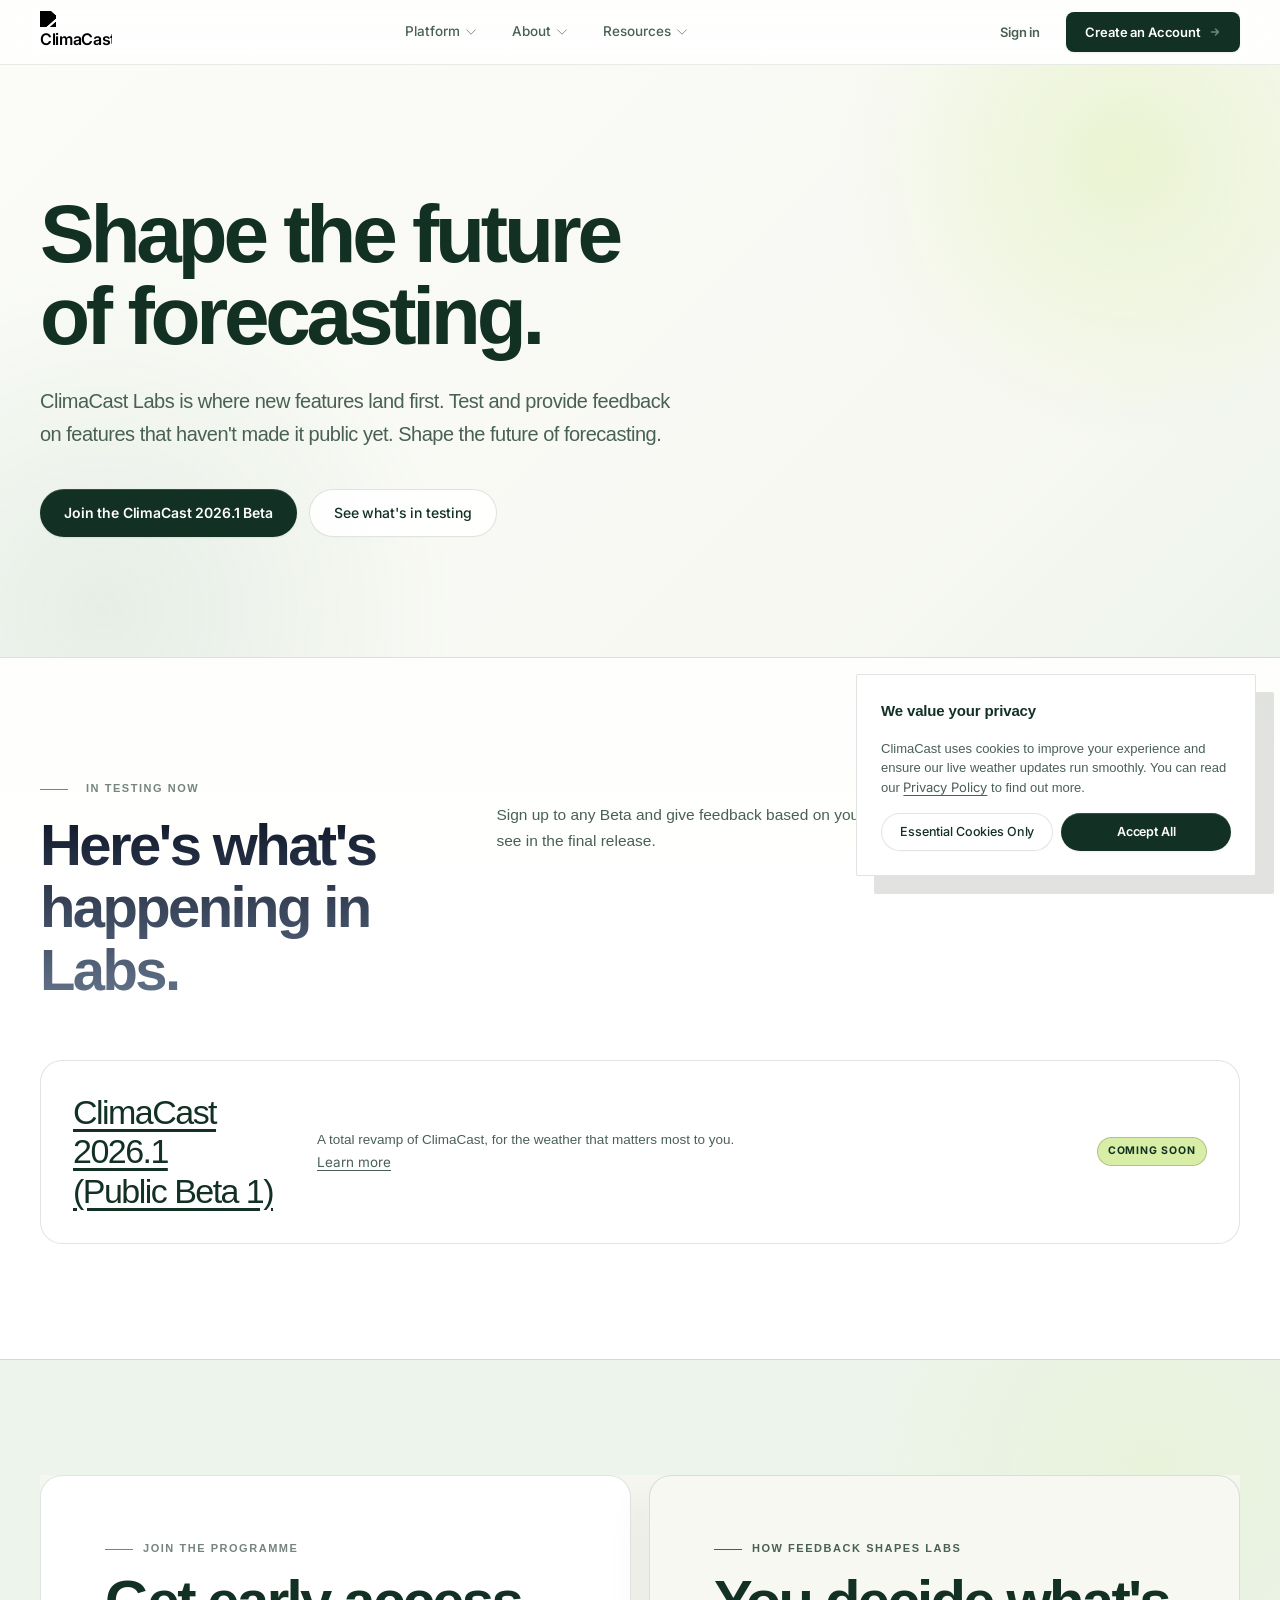
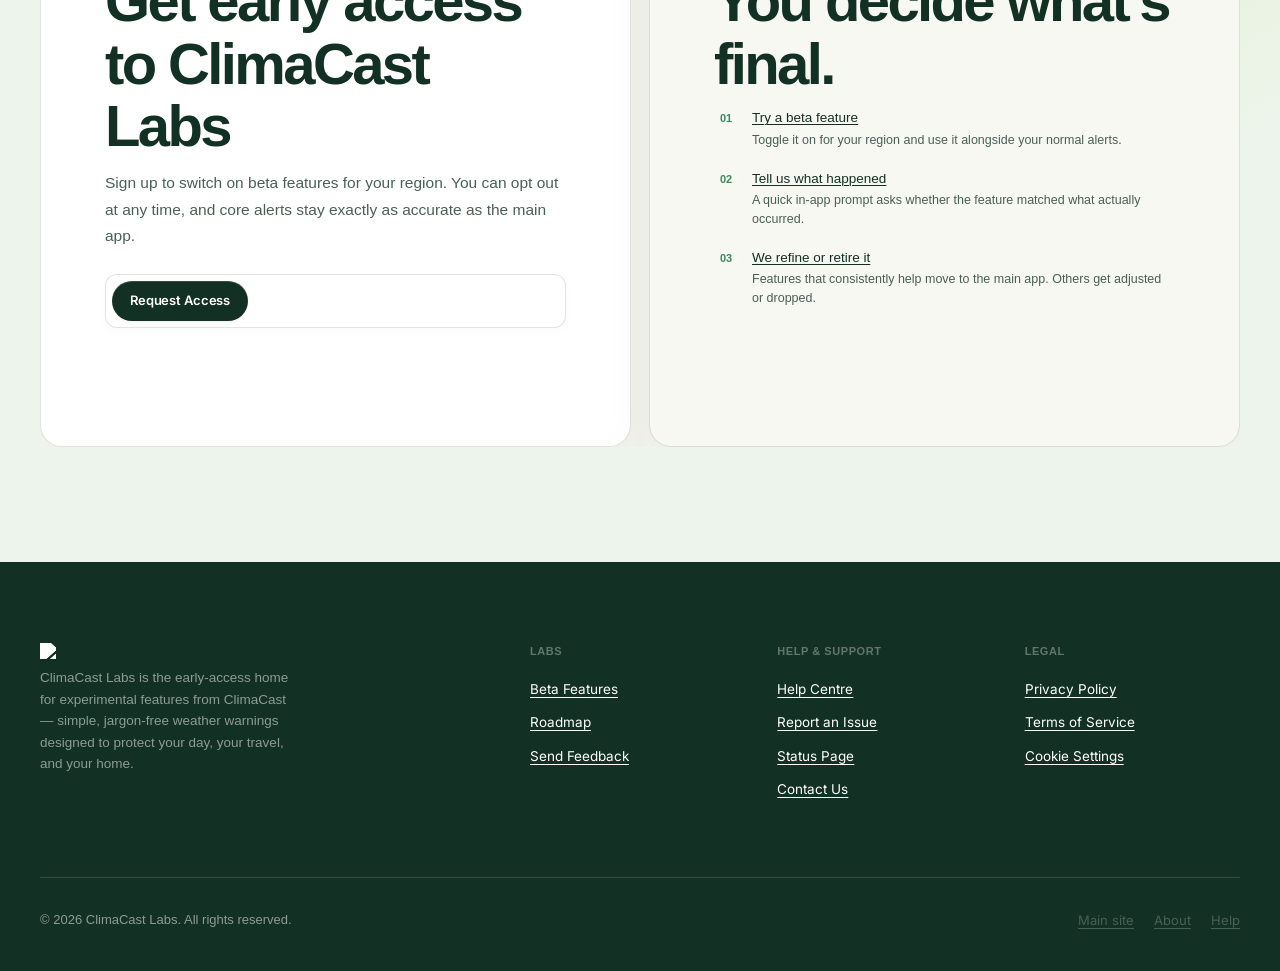
==== labs.climacast.uk/index.html @ 26c212fe "[26100-DEVELOPMENT] several changes; summary in commit details" ====
<!DOCTYPE html>
<html lang="en">

<head>
  <meta charset="UTF-8">
  <meta name="viewport" content="width=device-width, initial-scale=1.0">
  <meta name="description"
    content="ClimaCast Labs — early-access beta features from ClimaCast. Try tomorrow's severe weather intelligence today.">
  <title>ClimaCast Labs — Beta Features</title>
  <link rel="preconnect" href="https://api.climacast.uk" crossorigin>
  <link rel="preconnect" href="https://fonts.googleapis.com">
  <link rel="preconnect" href="https://fonts.gstatic.com" crossorigin>
  <link href="https://fonts.googleapis.com/css2?family=Inter:wght@400;500;600;700;800&display=swap" rel="stylesheet">

  <style>
    @font-face {
      font-family: 'ClimaCast Sans';
      src: url('https://api.climacast.uk/fonts/climacast-sans/ClimaCastSans.woff2') format('woff2');
      font-weight: 300 900;
      font-style: normal;
      font-display: swap;
    }
/* ── SYSTEM RESET & VARIABLES ── */
    *,
    *::before,
    *::after {
      box-sizing: border-box;
      margin: 0;
      padding: 0;
    }

    :root {
      /* Premium Slate-Neutral Light Palette */
      --bg: #ffffff;
      --bg-surface: #f8fafc;
      --bg-card: #ffffff;
      --bg-muted: #f1f5f9;

      --border: rgba(15, 23, 42, 0.06);
      --border-strong: rgba(15, 23, 42, 0.12);
      --border-glow: rgba(15, 23, 42, 0.24);

      --text-primary: #0f172a;
      --text-secondary: #475569;
      --text-muted: #94a3b8;
      --text-dark: #ffffff;

      /* Weather Severity System */
      --amber: #b45309;
      --amber-bg: rgba(245, 158, 11, 0.05);
      --amber-border: rgba(245, 158, 11, 0.25);

      --yellow: #e3c604;
      --yellow-bg: rgba(234, 179, 8, 0.05);
      --yellow-border: rgba(234, 179, 8, 0.25);

      --red: #b91c1c;
      --red-bg: rgba(239, 68, 68, 0.05);
      --red-border: rgba(239, 68, 68, 0.25);

      --green: #15803d;
      --green-bg: rgba(22, 163, 74, 0.08);

      --blue: #1d4ed8;
      --blue-bg: rgba(59, 130, 246, 0.05);
      --blue-border: rgba(59, 130, 246, 0.25);

      /* Labs accent — violet to differentiate beta surfaces */
      --labs: #6d28d9;
      --labs-bg: rgba(109, 40, 217, 0.05);
      --labs-border: rgba(109, 40, 217, 0.22);

      /* Typography */
      --heading: 'ClimaCast Sans', sans-serif;
      --sans: 'ClimaCast Sans', sans-serif;
      --mono: 'ClimaCast Sans', sans-serif;
      --interactive: 'Inter', sans-serif;

      --radius-sm: 8px;
      --radius-md: 12px;
      --radius-lg: 16px;
      --radius-xl: 24px;

      --transition: all 0.3s cubic-bezier(0.16, 1, 0.3, 1);
      --transition-bounce: all 0.5s cubic-bezier(0.34, 1.56, 0.64, 1);
    }

    html {
      scroll-behavior: smooth;
      background-color: var(--bg);
    }

    body {
      font-family: var(--sans);
      background: var(--bg);
      color: var(--text-primary);
      overflow-x: hidden;
      -webkit-font-smoothing: antialiased;
      font-size: 14px;
      line-height: 1.6;
    }

    h1,
    h2,
    h3,
    h4,
    h5,
    h6 {
      font-family: var(--heading) !important;
    }

    a {
      color: inherit;
      text-decoration: none;
    }

    button,
    input {
      font: inherit;
      background: none;
      border: none;
    }

    img {
      display: block;
      max-width: 100%;
    }

    /* ── LAYOUT UTILITIES ── */
    .container {
      width: min(1200px, calc(100% - 48px));
      margin: 0 auto;
    }

    .container-sm {
      width: min(680px, calc(100% - 48px));
      margin: 0 auto;
    }

    .flex-col {
      display: flex;
      flex-direction: column;
    }

    .text-center {
      text-align: center;
    }

    /* ── ACCESSIBILITY ── */
    .skip-link {
      position: absolute;
      left: 24px;
      top: -100px;
      background: var(--text-primary);
      color: var(--text-dark);
      padding: 12px 20px;
      border-radius: var(--radius-sm);
      font-size: 13px;
      font-weight: 600;
      z-index: 9999;
      transition: var(--transition-bounce);
      box-shadow: 0 12px 24px rgba(15, 23, 42, 0.15);
    }

    .skip-link:focus {
      top: 24px;
    }

    /* ── INTERACTIVE PREMIUM BUTTONS ── */
    .btn {
      position: relative;
      display: inline-flex;
      align-items: center;
      justify-content: center;
      gap: 8px;
      height: 40px;
      padding: 0 18px;
      border-radius: var(--radius-sm);
      font-size: 13px;
      font-weight: 500;
      letter-spacing: -0.01em;
      cursor: pointer;
      white-space: nowrap;
      transition: var(--transition);
    }

    .btn-primary {
      background: var(--text-primary);
      color: var(--text-dark);
      font-weight: 600;
      box-shadow: 0 1px 2px rgba(15, 23, 42, 0.08), inset 0 1px 0 rgba(255, 255, 255, 0.15);
    }

    .btn-primary:hover:not(:disabled) {
      transform: scale(1.01);
    }

    .btn-primary:active:not(:disabled) {
      transform: scale(0.99);
      box-shadow: none;
    }

    .btn-outline {
      background: #ffffff;
      border: 1px solid var(--border-strong);
      color: var(--text-primary);
      box-shadow: 0 1px 2px rgba(15, 23, 42, 0.02), inset 0 1px 0 rgba(255, 255, 255, 1);
    }

    .btn-outline:hover:not(:disabled) {
      background: var(--bg-surface);
      border-color: var(--border-glow);
      transform: scale(1.01);
      box-shadow: 0 8px 16px rgba(15, 23, 42, 0.06);
    }

    .btn-outline:active:not(:disabled) {
      transform: scale(0.99);
    }

    .btn-ghost {
      color: var(--text-secondary);
    }

    .btn-ghost:hover:not(:disabled) {
      color: var(--text-primary);
      background: rgba(15, 23, 42, 0.04);
      transform: scale(1.01);
    }

    .btn-ghost:active:not(:disabled) {
      transform: scale(0.99);
    }

    .btn-nav {
      height: 34px;
      padding: 0 12px;
      font-size: 12.5px;
      background: rgba(15, 23, 42, 0.02);
      border: 1px solid var(--border);
      color: var(--text-secondary);
    }

    .btn-nav:hover {
      color: var(--text-primary);
      border-color: var(--border-strong);
      background: rgba(15, 23, 42, 0.05);
    }

    .btn-nav svg {
      color: var(--text-muted);
      transition: var(--transition-bounce);
    }

    .btn-nav:hover svg {
      color: var(--text-primary);
      transform: translateX(4px);
    }

    .btn-lg {
      height: 48px;
      padding: 0 24px;
      font-size: 14px;
      border-radius: var(--radius-md);
    }

    .btn:disabled {
      opacity: 0.4;
      cursor: not-allowed;
    }

    /* ── HEADER & STICKY NAV ── */
    .header {
      position: sticky;
      top: 0;
      z-index: 1000;
      border-bottom: 1px solid var(--border);
      background: rgba(255, 255, 255, 0.75);
      backdrop-filter: blur(16px);
      transition: transform 0.3s ease;
    }

    .nav {
      display: flex;
      align-items: center;
      justify-content: space-between;
      height: 64px;
    }

    .brand {
      display: flex;
      align-items: center;
      gap: 10px;
      font-weight: 600;
      font-size: 16px;
      letter-spacing: -0.02em;
      color: var(--text-primary);
      transition: var(--transition);
    }

    .brand:hover {
      opacity: 0.8;
    }

    .brand-icon {
      width: 28px;
      height: 28px;
      border-radius: 6px;
      border: 1px solid var(--border-strong);
      background: linear-gradient(135deg, #e2e8f0 0%, #ffffff 100%);
      transition: transform 0.4s ease;
    }

    .brand:hover .brand-icon {
      transform: rotate(10deg) scale(1.05);
    }

    .nav-menu {
      display: flex;
      align-items: center;
      gap: 6px;
    }

    .nav-dropdown {
      position: relative;
    }

    .nav-dropdown-trigger {
      padding: 8px 14px;
      font-size: 13.5px;
      font-weight: 500;
      color: var(--text-secondary);
      border-radius: var(--radius-sm);
      cursor: pointer;
      display: flex;
      align-items: center;
      gap: 4px;
      transition: var(--transition);
    }

    .nav-dropdown-trigger:hover {
      color: var(--text-primary);
      background: rgba(15, 23, 42, 0.03);
    }

    .nav-dropdown-trigger span {
      font-size: 10px;
      color: var(--text-muted);
      transition: transform 0.2s ease;
    }

    .nav-dropdown:hover .nav-dropdown-trigger span {
      transform: rotate(180deg);
      color: var(--text-primary);
    }

    .nav-dropdown-menu {
      position: absolute;
      top: 100%;
      left: 50%;
      transform: translateX(-50%) translateY(10px);
      width: max-content;
      min-width: 320px;
      background: #ffffff;
      border: 1px solid var(--border-strong);
      border-radius: var(--radius-lg);
      box-shadow: 0 20px 50px rgba(15, 23, 42, 0.08), 0 4px 12px rgba(15, 23, 42, 0.02);
      padding: 20px;
      opacity: 0;
      visibility: hidden;
      display: grid;
      gap: 16px;
      z-index: 2000;
      transition: opacity 0.25s ease, transform 0.25s ease, visibility 0.25s;
      padding-top: 20px;
      margin-top: -8px;
    }

    .nav-dropdown-menu.mega-menu {
      width: min(920px, 85vw);
      grid-template-columns: repeat(3, 1fr);
      gap: 28px;
      padding: 24px;
    }

    .nav-dropdown-menu.double-menu {
      width: 620px;
      grid-template-columns: repeat(2, 1fr);
      gap: 20px;
    }

    .nav-dropdown:hover .nav-dropdown-menu {
      opacity: 1;
      visibility: visible;
      transform: translateX(-50%) translateY(0);
    }

    .dropdown-col h4 {
      font-family: var(--mono);
      font-size: 11px;
      font-weight: 700;
      text-transform: uppercase;
      letter-spacing: 0.05em;
      color: var(--text-muted);
      margin-bottom: 12px;
      padding-left: 6px;
    }

    .dropdown-item {
      display: flex;
      gap: 12px;
      padding: 10px;
      border-radius: var(--radius-sm);
      transition: var(--transition);
    }

    .dropdown-item:hover {
      background: var(--bg-surface);
    }

    .dropdown-icon {
      width: 32px;
      height: 32px;
      border: 1px solid var(--border);
      border-radius: 6px;
      background: var(--bg-card);
      flex-shrink: 0;
      display: grid;
      place-items: center;
      color: var(--text-secondary);
      transition: var(--transition);
    }

    .dropdown-item:hover .dropdown-icon {
      color: var(--text-primary);
      background: #ffffff;
    }

    .dropdown-item strong {
      display: block;
      font-size: 13px;
      font-weight: 600;
      color: var(--text-primary);
      margin-bottom: 2px;
    }

    .dropdown-item span {
      display: block;
      font-size: 11.5px;
      color: var(--text-secondary);
      line-height: 1.4;
    }

    .nav-actions {
      display: flex;
      align-items: center;
      gap: 8px;
    }

    .menu-toggle {
      display: none;
      align-items: center;
      justify-content: center;
      width: 38px;
      height: 38px;
      border-radius: var(--radius-sm);
      border: 1px solid var(--border);
      color: var(--text-secondary);
    }

    .dropdown-item .dropdown-icon svg {
      width: 18px;
      height: 18px;
      color: var(--text-muted);
      transition: var(--transition);
    }

    .dropdown-item:hover .dropdown-icon svg {
      color: var(--text-primary);
    }

    .dropdown-chevron {
      width: 14px;
      height: 14px;
      color: var(--text-muted);
      transition: transform 0.2s ease;
      flex-shrink: 0;
    }

    .nav-dropdown:hover .dropdown-chevron {
      transform: rotate(180deg);
      color: var(--text-primary);
    }

    /* ── LABS BADGE ── */
    .labs-pill {
      display: inline-flex;
      align-items: center;
      gap: 6px;
      padding: 2px 8px;
      border-radius: 6px;
      border: 1px solid var(--labs-border);
      background: var(--labs-bg);
      color: var(--labs);
      font-family: var(--mono);
      font-size: 10.5px;
      font-weight: 700;
      letter-spacing: 0.05em;
      text-transform: uppercase;
    }

    /* ── HERO & BACKDROP ENGINE ── */
    .hero {
      position: relative;
      padding: 100px 0 60px;
      overflow: hidden;
    }

    .hero-grid-bg {
      position: absolute;
      inset: 0;
      pointer-events: none;
      z-index: 0;
      background-image:
        linear-gradient(rgba(15, 23, 42, 0.02) 1px, transparent 1px),
        linear-gradient(90deg, rgba(15, 23, 42, 0.02) 1px, transparent 1px);
      background-size: 56px 56px;
      background-position: center top;
      mask-image: radial-gradient(ellipse 60% 50% at 50% 0%, #000 30%, transparent 100%);
      animation: bgPan 40s linear infinite;
    }

    @keyframes bgPan {
      0% {
        transform: translateY(0);
      }

      100% {
        transform: translateY(56px);
      }
    }

    .hero-glow-bg {
      position: absolute;
      top: -150px;
      left: 50%;
      transform: translateX(-50%);
      width: 600px;
      height: 350px;
      pointer-events: none;
      z-index: 0;
      background: radial-gradient(circle, rgba(109, 40, 217, 0.04) 0%, transparent 70%);
      filter: blur(50px);
    }

    .hero-inner {
      position: relative;
      z-index: 1;
      max-width: 760px;
      margin: 0 auto;
      text-align: center;
    }

    .badge-wrapper {
      display: inline-flex;
      padding: 1px;
      border-radius: 999px;
      background: linear-gradient(180deg, var(--border-strong) 0%, transparent 100%);
      margin-bottom: 28px;
    }

    .hero-badge {
      display: flex;
      align-items: center;
      gap: 8px;
      padding: 6px 14px 6px 10px;
      border-radius: 999px;
      background: var(--bg-card);
      font-size: 12px;
      font-weight: 500;
      color: var(--text-secondary);
      border: 1px solid var(--border);
      box-shadow: 0 1px 2px rgba(15, 23, 42, 0.02);
    }

    .hero-badge .pulse-dot {
      width: 6px;
      height: 6px;
      border-radius: 50%;
      background: var(--labs);
      box-shadow: 0 0 12px var(--labs);
      animation: pulse 2s infinite;
    }

    @keyframes pulse {
      0% {
        transform: scale(0.95);
      }

      70% {
        transform: scale(1);
      }

      100% {
        transform: scale(0.95);
      }
    }

    .hero-title {
      font-size: clamp(36px, 6vw, 64px);
      font-weight: 700;
      line-height: 1.08;
      letter-spacing: -0.04em;
      margin-bottom: 20px;
      background: linear-gradient(180deg, #0f172a 0%, #64748b 100%);
      -webkit-background-clip: text;
      -webkit-text-fill-color: transparent;
    }

    .hero-desc {
      max-width: 540px;
      margin: 0 auto 36px;
      font-size: 16px;
      line-height: 1.6;
      color: var(--text-secondary);
    }

    .hero-actions {
      display: flex;
      justify-content: center;
      gap: 12px;
      flex-wrap: wrap;
      margin-bottom: 24px;
    }

    .hero-note {
      font-family: var(--mono);
      font-size: 11.5px;
      color: var(--text-muted);
    }

    /* ── SECTION FOUNDATION ── */
    .section {
      padding: clamp(64px, 10vw, 120px) 0;
    }

    .section-marker {
      display: inline-flex;
      align-items: center;
      gap: 8px;
      font-family: var(--mono);
      font-size: 11px;
      font-weight: 600;
      text-transform: uppercase;
      letter-spacing: 0.08em;
      color: var(--text-secondary);
      margin-bottom: 16px;
    }

    .section-marker::before {
      content: '';
      width: 12px;
      height: 1px;
      background: var(--text-secondary);
      transition: width 0.3s ease;
    }

    .section:hover .section-marker::before {
      width: 24px;
      background: var(--text-primary);
    }

    .section-headline {
      font-size: clamp(28px, 4vw, 42px);
      font-weight: 700;
      letter-spacing: -0.03em;
      line-height: 1.15;
      background: linear-gradient(180deg, #0f172a 0%, #64748b 100%);
      -webkit-background-clip: text;
      -webkit-text-fill-color: transparent;
    }

    .section-headline span.dim {
      color: var(--text-muted);
      -webkit-text-fill-color: initial;
      background: none;
    }

    .section-intro-grid {
      display: grid;
      grid-template-columns: 1.2fr 1fr;
      gap: 48px;
      align-items: end;
      margin-bottom: 48px;
    }

    .section-paragraph {
      font-size: 15px;
      line-height: 1.7;
      color: var(--text-secondary);
    }

    /* ── BETA FEATURE LIST (rows, not bento) ── */
    .lab-feature-list {
      display: flex;
      flex-direction: column;
      gap: 16px;
    }

    .lab-feature-row {
      display: grid;
      grid-template-columns: 220px 1fr 160px;
      gap: 24px;
      align-items: center;
      padding: 28px;
      border: 1px solid var(--border);
      border-radius: var(--radius-lg);
      background: var(--bg-surface);
      transition: var(--transition);
    }

    .lab-feature-row:hover {
      border-color: var(--border-glow);
      background: var(--bg-card);
      transform: translateX(4px);
      box-shadow: 0 16px 40px rgba(15, 23, 42, 0.05);
    }

    .lab-feature-name {
      display: flex;
      flex-direction: column;
      gap: 8px;
    }

    .lab-feature-name strong {
      font-size: 16px;
      font-weight: 600;
      letter-spacing: -0.01em;
      color: var(--text-primary);
    }

    .lab-feature-body {
      font-size: 13.5px;
      color: var(--text-secondary);
      line-height: 1.65;
    }

    .lab-status {
      display: flex;
      justify-content: flex-end;
    }

    .status-chip {
      font-family: var(--mono);
      font-size: 10.5px;
      font-weight: 700;
      text-transform: uppercase;
      letter-spacing: 0.06em;
      padding: 5px 10px;
      border-radius: 6px;
      white-space: nowrap;
    }

    .status-chip.live {
      background: var(--green-bg);
      color: var(--green);
      border: 1px solid rgba(21, 128, 61, 0.18);
    }

    .status-chip.testing {
      background: var(--amber-bg);
      color: var(--amber);
      border: 1px solid var(--amber-border);
    }

    .status-chip.soon {
      background: var(--bg-muted);
      color: var(--text-secondary);
      border: 1px solid var(--border-strong);
    }

    /* ── ROADMAP TIMELINE ── */
    .roadmap-track {
      display: flex;
      flex-direction: column;
      gap: 0;
      border-left: 1px solid var(--border-strong);
      margin-left: 12px;
    }

    .roadmap-item {
      position: relative;
      padding: 0 0 40px 32px;
    }

    .roadmap-item:last-child {
      padding-bottom: 0;
    }

    .roadmap-item::before {
      content: '';
      position: absolute;
      left: -5px;
      top: 4px;
      width: 9px;
      height: 9px;
      border-radius: 50%;
      background: var(--bg);
      border: 2px solid var(--text-primary);
    }

    .roadmap-item.is-current::before {
      background: var(--labs);
      border-color: var(--labs);
      box-shadow: 0 0 0 4px var(--labs-bg);
    }

    .roadmap-phase {
      font-family: var(--mono);
      font-size: 11px;
      font-weight: 600;
      text-transform: uppercase;
      letter-spacing: 0.06em;
      color: var(--text-secondary);
      margin-bottom: 6px;
    }

    .roadmap-title {
      font-size: 16px;
      font-weight: 600;
      color: var(--text-primary);
      margin-bottom: 6px;
    }

    .roadmap-body {
      font-size: 13.5px;
      color: var(--text-secondary);
      line-height: 1.65;
      max-width: 560px;
    }

    /* ── FEEDBACK / SIGNUP PANEL ── */
    .feedback-panel {
      display: grid;
      grid-template-columns: 1fr 1fr;
      gap: 0;
      border: 1px solid var(--border);
      border-radius: var(--radius-xl);
      overflow: hidden;
      background: var(--bg-surface);
    }

    .feedback-side {
      padding: 56px;
    }

    .feedback-side.dark {
      background: var(--text-primary);
      color: var(--text-dark);
    }

    .feedback-side.dark .feedback-eyebrow {
      color: rgba(255, 255, 255, 0.6);
    }

    .feedback-side.dark p {
      color: rgba(255, 255, 255, 0.7);
    }

    .feedback-eyebrow {
      font-family: var(--mono);
      font-size: 11px;
      font-weight: 700;
      text-transform: uppercase;
      letter-spacing: 0.06em;
      color: var(--text-secondary);
      margin-bottom: 12px;
    }

    .feedback-side h3 {
      font-size: 24px;
      font-weight: 700;
      letter-spacing: -0.02em;
      margin-bottom: 12px;
    }

    .feedback-side p {
      font-size: 14px;
      color: var(--text-secondary);
      line-height: 1.6;
      margin-bottom: 24px;
    }

    .embedded-form-block {
      display: flex;
      background: #ffffff;
      border: 1px solid var(--border-strong);
      padding: 6px;
      border-radius: var(--radius-md);
      box-shadow: 0 4px 12px rgba(15, 23, 42, 0.02);
      transition: border-color 0.3s, box-shadow 0.3s;
    }

    .embedded-form-block:focus-within {
      border-color: var(--text-primary);
      box-shadow: 0 12px 24px rgba(15, 23, 42, 0.05);
    }

    .form-input-element {
      flex: 1;
      padding: 0 16px;
      font-size: 14px;
      color: var(--text-primary);
      outline: none;
    }

    .form-input-element::placeholder {
      color: var(--text-muted);
    }

    .form-response-label {
      font-family: var(--mono);
      font-size: 12px;
      color: var(--green);
      min-height: 20px;
      font-weight: 500;
      margin-top: 10px;
      opacity: 0;
      transition: var(--transition);
      transform: translateY(5px);
    }

    .form-response-label.is-visible {
      opacity: 1;
      transform: translateY(0);
    }

    .feedback-list {
      display: flex;
      flex-direction: column;
      gap: 18px;
    }

    .feedback-list-item {
      display: flex;
      gap: 14px;
    }

    .feedback-list-item .node-index {
      width: 24px;
      height: 24px;
      border-radius: 50%;
      border: 1px solid rgba(255, 255, 255, 0.2);
      display: grid;
      place-items: center;
      font-family: var(--mono);
      font-size: 11px;
      font-weight: 600;
      flex-shrink: 0;
    }

    .feedback-list-item div strong {
      display: block;
      font-size: 13.5px;
      font-weight: 600;
      margin-bottom: 2px;
    }

    .feedback-list-item div span {
      display: block;
      font-size: 12.5px;
      color: rgba(255, 255, 255, 0.6);
      line-height: 1.5;
    }

    /* ── SYSTEM FOOTER ── */
    .footer-system {
      border-top: 1px solid var(--border);
      padding: 80px 0 40px;
      background: #ffffff;
    }

    .footer-main-grid {
      display: grid;
      grid-template-columns: 1.2fr 2fr;
      gap: 64px;
      margin-bottom: 64px;
    }

    .footer-brand-summary {
      font-size: 13.5px;
      color: var(--text-secondary);
      line-height: 1.6;
      max-width: 260px;
      margin-top: 8px;
    }

    .footer-nav-columns {
      display: grid;
      grid-template-columns: repeat(3, 1fr);
      gap: 32px;
    }

    .footer-column-group h4 {
      font-family: var(--mono);
      font-size: 11px;
      font-weight: 700;
      text-transform: uppercase;
      letter-spacing: 0.05em;
      color: var(--text-secondary);
      margin-bottom: 18px;
    }

    .footer-column-group a {
      display: block;
      font-size: 13.5px;
      color: var(--text-secondary);
      margin-bottom: 12px;
      transition: var(--transition);
    }

    .footer-column-group a:hover {
      color: var(--text-primary);
      transform: translateX(2px);
    }

    .footer-base-meta {
      display: flex;
      justify-content: space-between;
      align-items: center;
      border-top: 1px solid var(--border);
      padding-top: 32px;
      font-size: 13px;
      color: var(--text-secondary);
    }

    .footer-social-links {
      display: flex;
      gap: 20px;
    }

    .footer-social-links a:hover {
      color: var(--text-primary);
      text-decoration: underline;
    }

    /* ── COOKIE ARCHITECTURE OVERLAY ── */
    .cookie-overlay-panel {
      position: fixed;
      bottom: 24px;
      right: 24px;
      width: min(400px, calc(100% - 48px));
      background: #ffffff;
      border: 1px solid var(--border-strong);
      box-shadow: 0 20px 40px rgba(15, 23, 42, 0.1);
      border-radius: var(--radius-lg);
      padding: 24px;
      z-index: 9999;
      display: flex;
      flex-direction: column;
      gap: 16px;
      transition: transform 0.4s cubic-bezier(0.16, 1, 0.3, 1), opacity 0.4s ease;
    }

    .cookie-overlay-panel.is-hiding {
      transform: translateY(20px);
      opacity: 0;
      pointer-events: none;
    }

    .cookie-head-title {
      font-size: 15px;
      font-weight: 600;
      color: var(--text-primary);
      letter-spacing: -0.01em;
    }

    .cookie-summary-text {
      font-size: 13px;
      color: var(--text-secondary);
      line-height: 1.5;
    }

    .cookie-summary-text a {
      color: var(--text-primary);
      text-decoration: underline;
    }

    .cookie-button-group {
      display: flex;
      gap: 8px;
    }

    .cookie-button-group .btn {
      flex: 1;
      height: 38px;
      font-size: 12.5px;
    }

    /* ── ANIMATION REVEAL ENGINE ── */
    .scroll-reveal {
      opacity: 0;
      transform: translateY(30px) scale(0.98);
      transition: opacity 0.8s cubic-bezier(0.16, 1, 0.3, 1), transform 0.8s cubic-bezier(0.16, 1, 0.3, 1);
    }

    .scroll-reveal.is-triggered {
      opacity: 1;
      transform: translateY(0) scale(1);
    }

    .delay-1 {
      transition-delay: 150ms;
    }

    .delay-2 {
      transition-delay: 300ms;
    }

    /* ── RESPONSIVE ADAPTABILITY MATRIX ── */
    @media (max-width: 1024px) {
      .section-intro-grid {
        grid-template-columns: 1fr;
        gap: 24px;
      }

      .footer-main-grid {
        grid-template-columns: 1fr;
        gap: 48px;
      }

      .feedback-panel {
        grid-template-columns: 1fr;
      }

      .lab-feature-row {
        grid-template-columns: 1fr;
        gap: 12px;
      }

      .lab-status {
        justify-content: flex-start;
      }
    }

    @media (max-width: 768px) {
      .nav-menu {
        display: none;
        flex-direction: column;
        position: absolute;
        top: 64px;
        left: 0;
        right: 0;
        background: var(--bg-card);
        border-bottom: 1px solid var(--border);
        padding: 16px;
        gap: 8px;
      }

      .nav-menu.is-active {
        display: flex;
        animation: slideDown 0.3s ease forwards;
      }

      @keyframes slideDown {
        from {
          opacity: 0;
          transform: translateY(-10px);
        }

        to {
          opacity: 1;
          transform: translateY(0);
        }
      }

      .nav-dropdown-menu,
      .nav-dropdown-menu.mega-menu,
      .nav-dropdown-menu.double-menu {
        position: static;
        transform: none !important;
        width: 100% !important;
        box-shadow: none;
        border: none;
        padding: 8px 12px;
        display: none;
        grid-template-columns: 1fr !important;
        opacity: 1;
        visibility: visible;
      }

      .nav-dropdown:hover .nav-dropdown-menu {
        display: grid;
      }

      .nav-actions .btn-ghost {
        display: none;
      }

      .menu-toggle {
        display: inline-flex;
      }
    }
    a[href],
    button,
    input,
    select,
    textarea,
    summary,
    label,
    .btn,
    .btn-copy,
    .btn-nav,
    .btn-ghost,
    .btn-outline,
    .btn-primary,
    .nav,
    .nav a,
    .nav button,
    .nav-dropdown-trigger,
    .nav-dropdown-menu,
    .dropdown-item,
    .dropdown-col h4,
    .menu-toggle,
    .status-chip,
    .labs-pill,
    .version-tag,
    .severity-tag,
    .warning-chip,
    .meta-badge,
    .pill-item,
    .hero-badge,
    .footer a,
    .footer-system a,
    .footer-links a,
    .footer-social-links a,
    .toc-link,
    .faq-toc a,
    .system-tab,
    .step-dot,
    .code-tile,
    .form-input-element,
    .cookie-button-group,
    [onclick],
    [tabindex],
    [role='button'],
    [role='tab'],
    [role='menuitem'] {
      font-family: var(--interactive);
    }
  </style>
  <link rel="stylesheet" href="editorial-theme.css?v=calm-simple-2026-06-23">
  <style id="climacast-text-effects-standard">
    /* Text effects: underline only. No colour or weight shifts for emphasis states. */
    :where(.dim, .section-headline .dim, .section-heading em, .about-title .outline, .page-title .dim, .hero-title .dim, mark, em),
    main :where(strong, b) {
      color: inherit !important;
      background: none !important;
      font-weight: inherit !important;
      font-style: inherit !important;
      -webkit-text-fill-color: currentColor !important;
      -webkit-text-stroke: 0 !important;
      text-decoration-line: underline !important;
      text-decoration-color: currentColor !important;
      text-decoration-thickness: 0.08em !important;
      text-underline-offset: 0.14em !important;
    }

    :where(a[href]:not(.btn):not(.brand):not(.dropdown-item):not(.metric-tile):not(.system-tab), .prose a, .lab-feature-body a, .footer-system a, .footer a, .footer-links a, .footer-social-links a, .stage-footer a, .toc-link, .faq-toc a, .breadcrumb a, a.text-link) {
      color: inherit !important;
      font-weight: inherit !important;
      text-decoration-line: underline !important;
      text-decoration-color: currentColor !important;
      text-decoration-thickness: 1px !important;
      text-underline-offset: 0.22em !important;
    }

    :where(a[href]:not(.btn):not(.brand):not(.dropdown-item):not(.metric-tile):not(.system-tab), .prose a, .lab-feature-body a, .footer-system a, .footer a, .footer-links a, .footer-social-links a, .stage-footer a, .toc-link, .faq-toc a, .breadcrumb a, a.text-link):hover,
    :where(a[href]:not(.btn):not(.brand):not(.dropdown-item):not(.metric-tile):not(.system-tab), .prose a, .lab-feature-body a, .footer-system a, .footer a, .footer-links a, .footer-social-links a, .stage-footer a, .toc-link, .faq-toc a, .breadcrumb a, a.text-link):focus-visible {
      color: inherit !important;
      font-weight: inherit !important;
      text-decoration-color: currentColor !important;
    }

    :where(.dropdown-item:hover strong, .nav-dropdown-trigger:hover, .footer-column-group a:hover, .footer-social-links a:hover) {
      color: inherit !important;
      font-weight: inherit !important;
    }
  </style>

  <style id="climacast-shared-about-header">
    .header {
      position: sticky;
      top: 0;
      z-index: 1000;
      border-bottom: 1px solid var(--border);
      background: rgba(255, 255, 255, 0.75);
      backdrop-filter: blur(16px);
      transition: transform 0.3s ease;
    }

    .header .container {
      width: min(1200px, calc(100% - 48px));
      margin: 0 auto;
    }

    .header .nav {
      display: flex;
      align-items: center;
      justify-content: space-between;
      height: 64px;
      width: 100%;
    }

    .header .brand {
      display: flex;
      align-items: center;
      gap: 10px;
      font-weight: 600;
      font-size: 16px;
      color: var(--text-primary);
      text-decoration: none;
      transition: var(--transition);
    }

    .header .brand:hover {
      opacity: 0.8;
    }

    .header .brand img {
      width: 72px;
      display: block;
    }

    .header button {
      font: inherit;
      background: none;
      border: 0;
    }

    .header .nav-menu {
      display: flex;
      align-items: center;
      gap: 6px;
    }

    .header .nav-dropdown {
      position: relative;
    }

    .header .nav-dropdown-trigger {
      padding: 8px 14px;
      font-size: 13.5px;
      font-weight: 500;
      color: var(--text-secondary);
      border-radius: var(--radius-sm);
      cursor: pointer;
      display: flex;
      align-items: center;
      gap: 4px;
      transition: var(--transition);
    }

    .header .nav-dropdown-trigger:hover,
    .header .nav-dropdown.is-open .nav-dropdown-trigger {
      color: var(--text-primary);
      background: rgba(15, 23, 42, 0.03);
    }

    .header .nav-dropdown-menu {
      position: absolute;
      top: 100%;
      left: 50%;
      transform: translateX(-50%) translateY(10px);
      width: max-content;
      min-width: 320px;
      background: #ffffff;
      border: 1px solid var(--border-strong);
      border-radius: var(--radius-lg);
      box-shadow: 0 20px 50px rgba(15, 23, 42, 0.08), 0 4px 12px rgba(15, 23, 42, 0.02);
      padding: 20px;
      opacity: 0;
      visibility: hidden;
      display: grid;
      gap: 16px;
      z-index: 2000;
      transition: opacity 0.25s ease, transform 0.25s ease, visibility 0.25s;
      padding-top: 20px;
      margin-top: -8px;
    }

    .header .nav-dropdown-menu.double-menu {
      width: 620px;
      grid-template-columns: repeat(2, 1fr);
      gap: 20px;
    }

    .header .nav-dropdown:hover .nav-dropdown-menu,
    .header .nav-dropdown.is-open .nav-dropdown-menu {
      opacity: 1;
      visibility: visible;
      transform: translateX(-50%) translateY(0);
    }

    .header .dropdown-col h4 {
      font-family: var(--heading);
      font-size: 11px;
      font-weight: 700;
      text-transform: uppercase;
      letter-spacing: 0.05em;
      color: var(--text-muted);
      margin-bottom: 12px;
      padding-left: 6px;
    }

    .header .dropdown-item {
      display: flex;
      gap: 12px;
      padding: 10px;
      border-radius: var(--radius-sm);
      text-decoration: none;
      transition: var(--transition);
    }

    .header .dropdown-item:hover {
      background: var(--bg-surface);
    }

    .header .dropdown-icon {
      width: 32px;
      height: 32px;
      border: 1px solid var(--border);
      border-radius: 6px;
      background: var(--bg-card);
      flex-shrink: 0;
      display: grid;
      place-items: center;
      color: var(--text-secondary);
      transition: var(--transition);
    }

    .header .dropdown-item:hover .dropdown-icon {
      color: var(--text-primary);
      background: #ffffff;
    }

    .header .dropdown-item strong {
      display: block;
      font-size: 13px;
      font-weight: 600;
      color: var(--text-primary);
      margin-bottom: 2px;
    }

    .header .dropdown-item span {
      display: block;
      font-size: 11.5px;
      color: var(--text-secondary);
      line-height: 1.4;
    }

    .header .dropdown-item .dropdown-icon svg {
      width: 18px;
      height: 18px;
      color: var(--text-muted);
      transition: var(--transition);
    }

    .header .dropdown-chevron {
      width: 14px;
      height: 14px;
      color: var(--text-muted);
      transition: transform 0.2s ease;
      flex-shrink: 0;
    }

    .header .nav-dropdown:hover .dropdown-chevron,
    .header .nav-dropdown.is-open .dropdown-chevron {
      transform: rotate(180deg);
      color: var(--text-primary);
    }

    .header .nav-actions {
      display: flex;
      align-items: center;
      gap: 8px;
    }

    .header .btn {
      display: inline-flex;
      align-items: center;
      justify-content: center;
      gap: 8px;
      height: 40px;
      padding: 0 18px;
      border-radius: var(--radius-sm);
      font-size: 13px;
      font-weight: 600;
      text-decoration: none;
      transition: var(--transition);
      white-space: nowrap;
    }

    .header .btn-ghost {
      color: var(--text-secondary);
    }

    .header .btn-ghost:hover {
      color: var(--text-primary);
      background: rgba(15, 23, 42, 0.04);
    }

    .header .btn-nav {
      background: var(--text-primary);
      color: var(--bg-card);
      box-shadow: 0 1px 2px rgba(15, 23, 42, 0.08);
    }

    .header .btn-nav:hover {
      background: var(--text-secondary);
      transform: translateY(-1px);
    }

    .header .btn-nav svg {
      color: var(--text-muted);
      transition: var(--transition-bounce);
    }

    .header .btn-nav:hover svg {
      color: var(--bg-card);
      transform: translateX(4px);
    }

    .header .menu-toggle {
      display: none;
      align-items: center;
      justify-content: center;
      width: 38px;
      height: 38px;
      border-radius: var(--radius-sm);
      border: 1px solid var(--border);
      color: var(--text-secondary);
      cursor: pointer;
    }

    @media (max-width: 768px) {
      .header .container {
        width: min(100% - 32px, 1200px);
      }

      .header .nav-menu {
        display: none;
        flex-direction: column;
        align-items: stretch;
        position: absolute;
        top: 64px;
        left: 0;
        right: 0;
        background: var(--bg-card);
        border-bottom: 1px solid var(--border);
        padding: 16px;
        gap: 8px;
      }

      .header .nav-menu.is-active {
        display: flex;
      }

      .header .nav-dropdown,
      .header .nav-dropdown-trigger {
        width: 100%;
      }

      .header .nav-dropdown-trigger {
        justify-content: space-between;
      }

      .header .nav-dropdown-menu,
      .header .nav-dropdown-menu.double-menu {
        position: static;
        transform: none !important;
        width: 100% !important;
        min-width: 0;
        box-shadow: none;
        border: none;
        padding: 8px 12px;
        display: none;
        grid-template-columns: 1fr !important;
        opacity: 1;
        visibility: visible;
      }

      .header .nav-dropdown:hover .nav-dropdown-menu,
      .header .nav-dropdown.is-open .nav-dropdown-menu {
        display: grid;
      }

      .header .nav-actions .btn-ghost {
        display: none;
      }

      .header .nav-actions .btn-nav {
        height: 38px;
        padding: 0 12px;
        font-size: 12px;
      }

      .header .menu-toggle {
        display: inline-flex;
      }
    }
  </style>
</head>

<body>
  <a class="skip-link" href="#main-content">Skip to platform content</a>

  <header class="header">
    <div class="container">
      <nav class="nav" id="global-navigation" aria-label="Global platform navigation">
        <a class="brand" href="https://climacast.uk" aria-label="ClimaCast Homepage">
          <img style="width: 72px;" src="https://climacast.uk/assets/icon.png" alt="ClimaCast">
        </a>

        <div class="nav-menu" id="nav-menu-links">
          <div class="nav-dropdown">
            <button type="button" class="nav-dropdown-trigger" aria-expanded="false">
              Platform
              <svg xmlns="http://www.w3.org/2000/svg" fill="none" viewBox="0 0 24 24" stroke-width="1.5"
                stroke="currentColor" class="dropdown-chevron" aria-hidden="true">
                <path stroke-linecap="round" stroke-linejoin="round" d="m19.5 8.25-7.5 7.5-7.5-7.5" />
              </svg>
            </button>
            <div class="nav-dropdown-menu double-menu">
              <div class="dropdown-col">
                <h4>Product</h4>
                <a href="https://about.climacast.uk/products/model-combinations/" class="dropdown-item">
                  <div class="dropdown-icon">
                    <svg xmlns="http://www.w3.org/2000/svg" fill="none" viewBox="0 0 24 24" stroke-width="1.5"
                      stroke="currentColor">
                      <path stroke-linecap="round" stroke-linejoin="round"
                        d="M6.75 3v2.25m10.5-2.25v2.25M3 18.75V7.5A2.25 2.25 0 0 1 5.25 5.25h13.5A2.25 2.25 0 0 1 21 7.5v11.25M3 18.75A2.25 2.25 0 0 0 5.25 21h13.5A2.25 2.25 0 0 0 21 18.75M3 18.75v-7.5A2.25 2.25 0 0 1 5.25 9h13.5A2.25 2.25 0 0 1 21 11.25v7.5" />
                    </svg>
                  </div>
                  <div><strong>Model Combinations</strong><span>See where leading forecasts agree and uncertainty remains.</span></div>
                </a>
                <a href="https://about.climacast.uk/#method" class="dropdown-item">
                  <div class="dropdown-icon">
                    <svg xmlns="http://www.w3.org/2000/svg" fill="none" viewBox="0 0 24 24" stroke-width="1.5"
                      stroke="currentColor">
                      <path stroke-linecap="round" stroke-linejoin="round"
                        d="M3.75 13.5 10.5 6.75l4.5 4.5 5.25-5.25M3.75 19.5h16.5" />
                    </svg>
                  </div>
                  <div><strong>How it works</strong><span>The method behind each useful update.</span></div>
                </a>
              </div>
              <div class="dropdown-col">
                <h4>Explore</h4>
                <a href="https://about.climacast.uk/#principles" class="dropdown-item">
                  <div class="dropdown-icon">
                    <svg xmlns="http://www.w3.org/2000/svg" fill="none" viewBox="0 0 24 24" stroke-width="1.5"
                      stroke="currentColor">
                      <path stroke-linecap="round" stroke-linejoin="round"
                        d="M9 12.75 11.25 15 15 9.75m-3-7.036A11.959 11.959 0 0 1 3.598 6 11.99 11.99 0 0 0 3 9.749c0 5.592 3.824 10.29 9 11.623 5.176-1.332 9-6.03 9-11.622 0-1.31-.21-2.571-.598-3.751h-.152c-3.196 0-6.1-1.248-8.25-3.286Z" />
                    </svg>
                  </div>
                  <div><strong>Product principles</strong><span>The rules ClimaCast is designed around.</span></div>
                </a>
              </div>
            </div>
          </div>

          <div class="nav-dropdown">
            <button type="button" class="nav-dropdown-trigger" aria-expanded="false">
              About
              <svg xmlns="http://www.w3.org/2000/svg" fill="none" viewBox="0 0 24 24" stroke-width="1.5"
                stroke="currentColor" class="dropdown-chevron" aria-hidden="true">
                <path stroke-linecap="round" stroke-linejoin="round" d="m19.5 8.25-7.5 7.5-7.5-7.5" />
              </svg>
            </button>
            <div class="nav-dropdown-menu">
              <div class="dropdown-col">
                <h4>ClimaCast</h4>
                <a href="https://about.climacast.uk/#about" class="dropdown-item">
                  <div class="dropdown-icon">
                    <svg xmlns="http://www.w3.org/2000/svg" fill="none" viewBox="0 0 24 24" stroke-width="1.5"
                      stroke="currentColor">
                      <path stroke-linecap="round" stroke-linejoin="round"
                        d="M11.25 11.25 11.25 16.5m0-8.25h.008v.008H11.25V8.25Zm9.75 3.75a9 9 0 1 1-18 0 9 9 0 0 1 18 0Z" />
                    </svg>
                  </div>
                  <div><strong>Purpose</strong><span>Why clearer severe-weather information matters.</span></div>
                </a>
                <a href="https://about.climacast.uk/#facts" class="dropdown-item">
                  <div class="dropdown-icon">
                    <svg xmlns="http://www.w3.org/2000/svg" fill="none" viewBox="0 0 24 24" stroke-width="1.5"
                      stroke="currentColor">
                      <path stroke-linecap="round" stroke-linejoin="round"
                        d="M3.75 3v11.25A2.25 2.25 0 0 0 6 16.5h2.25M3.75 3h-1.5m1.5 0h16.5m0 0h1.5m-1.5 0v11.25A2.25 2.25 0 0 1 18 16.5h-2.25m-7.5 0h7.5m-7.5 0-1 3m8.5-3 1 3m0 0 .5 1.5m-.5-1.5h-10m0 0L6.25 21" />
                    </svg>
                  </div>
                  <div><strong>At a glance</strong><span>The product commitments in numbers.</span></div>
                </a>
              </div>
            </div>
          </div>

          <div class="nav-dropdown">
            <button type="button" class="nav-dropdown-trigger" aria-expanded="false">
              Resources
              <svg xmlns="http://www.w3.org/2000/svg" fill="none" viewBox="0 0 24 24" stroke-width="1.5"
                stroke="currentColor" class="dropdown-chevron" aria-hidden="true">
                <path stroke-linecap="round" stroke-linejoin="round" d="m19.5 8.25-7.5 7.5-7.5-7.5" />
              </svg>
            </button>
            <div class="nav-dropdown-menu">
              <div class="dropdown-col">
                <h4>Support</h4>
                <a href="https://help.climacast.uk" class="dropdown-item">
                  <div class="dropdown-icon">
                    <svg xmlns="http://www.w3.org/2000/svg" fill="none" viewBox="0 0 24 24" stroke-width="1.5"
                      stroke="currentColor">
                      <path stroke-linecap="round" stroke-linejoin="round"
                        d="M12 6.042A8.967 8.967 0 0 0 6 3.75c-1.052 0-2.062.18-3 .512v14.25A8.987 8.987 0 0 1 6 18c2.305 0 4.408.867 6 2.292m0-14.25a8.966 8.966 0 0 1 6-2.292c1.052 0 2.062.18 3 .512v14.25A8.987 8.987 0 0 0 18 18a8.967 8.967 0 0 0-6 2.292m0-14.25v14.25" />
                    </svg>
                  </div>
                  <div><strong>Help Centre</strong><span>Guides, account help and safety information.</span></div>
                </a>
              </div>
            </div>
          </div>
        </div>

        <div class="nav-actions">
          <a href="https://climacast.uk" class="btn btn-ghost">Sign in</a>
          <a href="https://climacast.uk" class="btn btn-nav">
            Create an Account
            <svg width="12" height="12" viewBox="0 0 12 12" fill="none" xmlns="http://www.w3.org/2000/svg"
              aria-hidden="true">
              <path d="M2.5 6H9.5M9.5 6L6.5 3M9.5 6L6.5 9" stroke="currentColor" stroke-width="1.5"
                stroke-linecap="round" stroke-linejoin="round" />
            </svg>
          </a>
          <button class="menu-toggle" id="mobile-menu-trigger" aria-label="Toggle structural menu"
            aria-expanded="false">☰</button>
        </div>
      </nav>
    </div>
  </header>

  <main id="main-content">
    <section class="hero">
      <div class="hero-grid-bg"></div>
      <div class="hero-glow-bg"></div>
      <div class="container">
        <div class="hero-inner">
          <h1 class="hero-title">Shape the future of forecasting.</h1>
          <p class="hero-desc">ClimaCast Labs is where new features land first. Test and provide feedback on features that haven't made it public yet. Shape the future of forecasting.</p>
          <div class="hero-actions">
            <a href="#feedback" class="btn btn-primary btn-lg">Join the ClimaCast 2026.1 Beta</a>
            <a href="#beta-features" class="btn btn-outline btn-lg">See what's in testing</a>
          </div>
        </div>
      </div>
    </section>

    <section class="section" id="beta-features">
      <div class="container">
        <div class="section-intro-grid scroll-reveal">
          <div>
            <div class="section-marker">In Testing Now</div>
            <h2 class="section-headline">Here's what's happening in Labs.</h2>
          </div>
          <p class="section-paragraph">Sign up to any Beta and give feedback based on your experience and what you want to see in the final release.</p>
        </div>

        <div class="lab-feature-list scroll-reveal delay-1">
          <div class="lab-feature-row">
            <div class="lab-feature-name"><strong>ClimaCast 2026.1 <br>(Public Beta 1)</strong></div>
            <p class="lab-feature-body">A total revamp of ClimaCast, for the weather that matters most to you.<br> <a href="climacast-2026-1/">Learn more</a></p>
            <div class="lab-status"><span class="status-chip soon">Coming Soon</span></div>
          </div>
        </div>
      </div>
    </section>

    <section class="section" id="feedback">
      <div class="container">
        <div class="feedback-panel scroll-reveal">
          <div class="feedback-side">
            <div class="feedback-eyebrow">Join the Programme</div>
            <h3>Get early access to ClimaCast Labs</h3>
            <p>Sign up to switch on beta features for your region. You can opt out at any time, and core alerts stay exactly as accurate as the main app.</p>
            <form id="waitlist-form">
              <div class="embedded-form-block">
                <button type="submit" class="btn btn-primary">Request Access</button>
              </div>
            </form>
            <p class="form-response-label" id="waitlist-response-message" role="status" aria-live="polite"></p>
          </div>
          <div class="feedback-side dark">
            <div class="feedback-eyebrow">How feedback shapes Labs</div>
            <h3>You decide what's final.</h3>
            <div class="feedback-list">
              <div class="feedback-list-item">
                <div class="node-index">01</div>
                <div><strong>Try a beta feature</strong><span>Toggle it on for your region and use it alongside your normal alerts.</span></div>
              </div>
              <div class="feedback-list-item">
                <div class="node-index">02</div>
                <div><strong>Tell us what happened</strong><span>A quick in-app prompt asks whether the feature matched what actually occurred.</span></div>
              </div>
              <div class="feedback-list-item">
                <div class="node-index">03</div>
                <div><strong>We refine or retire it</strong><span>Features that consistently help move to the main app. Others get adjusted or dropped.</span></div>
              </div>
            </div>
          </div>
        </div>
      </div>
    </section>
  </main>

  <footer class="footer-system">
    <div class="container">
      <div class="footer-main-grid">
        <div>
          <img style="width: 128px;" src="https://climacast.uk/assets/icon.png">
          <p class="footer-brand-summary">ClimaCast Labs is the early-access home for experimental features from ClimaCast — simple, jargon-free weather warnings designed to protect your day, your travel, and your home.</p>
        </div>
        <div class="footer-nav-columns">
          <div class="footer-column-group">
            <h4>Labs</h4>
            <a href="#beta-features">Beta Features</a>
            <a href="coming-soon/index.html">Roadmap</a>
            <a href="#feedback">Send Feedback</a>
          </div>
          <div class="footer-column-group">
            <h4>Help & Support</h4>
            <a href="https://help.climacast.uk">Help Centre</a>
            <a href="https://help.climacast.uk">Report an Issue</a>
            <a href="https://status.climacast.uk">Status Page</a>
            <a href="https://help.climacast.uk">Contact Us</a>
          </div>
          <div class="footer-column-group">
            <h4>Legal</h4>
            <a href="https://climacast.uk/legal/privacy">Privacy Policy</a>
            <a href="https://climacast.uk/legal/terms">Terms of Service</a>
            <a href="#cookie-consent-module" id="cookie-preferences-trigger">Cookie Settings</a>
          </div>
        </div>
      </div>
      <div class="footer-base-meta">
        <p class="footer-copyright">© <span id="runtime-year"></span> ClimaCast Labs. All rights reserved.
        </p>
        <div class="footer-social-links">
          <a href="https://climacast.uk" rel="noopener">Main site</a>
          <a href="https://about.climacast.uk" rel="noopener">About</a>
          <a href="https://help.climacast.uk" rel="noopener">Help</a>
        </div>
      </div>
    </div>
  </footer>

  <div id="cookie-consent-module" class="cookie-overlay-panel" role="dialog" aria-modal="true"
    aria-labelledby="cookie-head" aria-describedby="cookie-desc" hidden>
    <div>
      <h3 id="cookie-head" class="cookie-head-title">We value your privacy</h3>
    </div>
    <div>
      <p id="cookie-desc" class="cookie-summary-text">ClimaCast uses cookies to improve your experience and ensure our live weather updates run smoothly. You can read our <a href="https://climacast.uk/legal/privacy">Privacy Policy</a> to find out more.</p>
    </div>
    <div class="cookie-button-group">
      <button class="btn btn-outline" id="cookie-reject-node">Essential Cookies Only</button>
      <button class="btn btn-primary" id="cookie-approve-node">Accept All</button>
    </div>
  </div>

  <script>
    document.addEventListener('DOMContentLoaded', () => {
      const yearField = document.getElementById('runtime-year');
      if (yearField) yearField.textContent = new Date().getFullYear();

      const mobileTrigger = document.getElementById('mobile-menu-trigger');
      const targetMenuLinks = document.getElementById('nav-menu-links');

      if (mobileTrigger && targetMenuLinks) {
        mobileTrigger.addEventListener('click', () => {
          const checkState = targetMenuLinks.classList.toggle('is-active');
          mobileTrigger.setAttribute('aria-expanded', checkState);
          mobileTrigger.textContent = checkState ? '✕' : '☰';
        });
      }

      const activeReveals = document.querySelectorAll('.scroll-reveal');
      const structuralObserver = new IntersectionObserver((entries) => {
        entries.forEach(entry => {
          if (entry.isIntersecting) {
            entry.target.classList.add('is-triggered');
            structuralObserver.unobserve(entry.target);
          }
        });
      }, { threshold: 0.05, rootMargin: '0px 0px -40px 0px' });

      activeReveals.forEach(el => structuralObserver.observe(el));

      const waitlistFormElement = document.getElementById('waitlist-form');
      const responseLabelMessage = document.getElementById('waitlist-response-message');

      if (waitlistFormElement && responseLabelMessage) {
        waitlistFormElement.addEventListener('submit', (event) => {
          event.preventDefault();
          const emailInputElement = document.getElementById('waitlist-email');

          if (!emailInputElement || !emailInputElement.value || !emailInputElement.checkValidity()) {
            responseLabelMessage.style.color = 'var(--red)';
            responseLabelMessage.textContent = 'Please enter a valid email address.';
            responseLabelMessage.classList.add('is-visible');
            return;
          }

          responseLabelMessage.style.color = 'var(--green)';
          responseLabelMessage.textContent = "You're on the list. We'll be in touch with access details.";
          responseLabelMessage.classList.add('is-visible');
          waitlistFormElement.querySelector('button').disabled = true;
          waitlistFormElement.querySelector('input').disabled = true;
        });
      }

      const STORAGE_TOKEN = 'climacast_privacy_matrix';

      const inspectCookieState = (key) => {
        const rawMatch = document.cookie.split('; ').find(row => row.startsWith(key + '='));
        return rawMatch ? rawMatch.split('=')[1] : null;
      };

      const commitCookieState = (key, value) => {
        const contextDomain = location.hostname.split('.');
        const apexDomain = contextDomain.length >= 2 ? '.' + contextDomain.slice(-2).join('.') : '';
        document.cookie = `${key}=${value}; max-age=${31536000}; path=/;${apexDomain ? ' domain=' + apexDomain + ';' : ''} SameSite=Lax`;
      };

      const scrubActiveCookie = (name) => {
        const primaryDomain = location.hostname.split('.');
        const primaryApex = primaryDomain.length >= 2 ? '.' + primaryDomain.slice(-2).join('.') : '';
        document.cookie = `${name}=; max-age=-1; path=/;`;
        if (primaryApex) document.cookie = `${name}=; max-age=-1; path=/; domain=${primaryApex};`;
      };

      const distributeConsentState = (state) => {
        if (state === 'authorized') {
          document.dispatchEvent(new CustomEvent('analytics:active'));
        } else {
          ['_ga', '_gid', '_gat', '_fbp'].forEach(scrubActiveCookie);
          document.dispatchEvent(new CustomEvent('analytics:suppressed'));
        }
      };

      const modularCookieContainer = document.getElementById('cookie-consent-module');
      const closeConsentInterface = () => {
        modularCookieContainer.classList.add('is-hiding');
        setTimeout(() => { modularCookieContainer.hidden = true; }, 300);
      };
      const clearConsentInterface = () => {
        modularCookieContainer.classList.remove('is-hiding');
        modularCookieContainer.hidden = false;
      };

      if (inspectCookieState(STORAGE_TOKEN)) {
        distributeConsentState(inspectCookieState(STORAGE_TOKEN));
      } else if (modularCookieContainer) {
        clearConsentInterface();
      }

      document.getElementById('cookie-approve-node')?.addEventListener('click', () => {
        commitCookieState(STORAGE_TOKEN, 'authorized'); distributeConsentState('authorized'); closeConsentInterface();
      });

      document.getElementById('cookie-reject-node')?.addEventListener('click', () => {
        commitCookieState(STORAGE_TOKEN, 'suppressed'); distributeConsentState('suppressed'); closeConsentInterface();
      });

      document.getElementById('cookie-preferences-trigger')?.addEventListener('click', (event) => {
        event.preventDefault(); clearConsentInterface();
      });
    });
  </script>

  <script id="climacast-shared-about-header-script">
    (() => {
      const setupSharedHeader = () => {
        const menu = document.getElementById('nav-menu-links');
        const currentToggle = document.getElementById('mobile-menu-trigger');
        let toggle = currentToggle;

        if (currentToggle) {
          toggle = currentToggle.cloneNode(true);
          currentToggle.replaceWith(toggle);
        }

        const dropdowns = Array.from(document.querySelectorAll('.header .nav-dropdown'));
        const triggers = dropdowns.map((dropdown) => {
          const trigger = dropdown.querySelector('.nav-dropdown-trigger');
          if (!trigger) return null;
          const cleanTrigger = trigger.cloneNode(true);
          trigger.replaceWith(cleanTrigger);
          return cleanTrigger;
        }).filter(Boolean);

        const closeDropdowns = (exception = null) => {
          dropdowns.forEach((dropdown) => {
            if (dropdown === exception) return;
            dropdown.classList.remove('is-open');
            dropdown.querySelector('.nav-dropdown-trigger')?.setAttribute('aria-expanded', 'false');
          });
        };

        if (toggle && menu) {
          toggle.addEventListener('click', () => {
            const isOpen = menu.classList.toggle('is-active');
            toggle.setAttribute('aria-expanded', String(isOpen));
            toggle.textContent = isOpen ? '\u00d7' : '\u2630';
            if (!isOpen) closeDropdowns();
          });
        }

        triggers.forEach((trigger) => {
          const dropdown = trigger.closest('.nav-dropdown');
          if (!dropdown) return;
          trigger.addEventListener('click', (event) => {
            event.preventDefault();
            const willOpen = !dropdown.classList.contains('is-open');
            closeDropdowns(dropdown);
            dropdown.classList.toggle('is-open', willOpen);
            trigger.setAttribute('aria-expanded', String(willOpen));
          });
        });

        document.addEventListener('click', (event) => {
          if (!event.target.closest('.header .nav-dropdown') && !event.target.closest('#mobile-menu-trigger')) {
            closeDropdowns();
          }
        });

        document.addEventListener('keydown', (event) => {
          if (event.key === 'Escape') closeDropdowns();
        });
      };

      if (document.readyState === 'loading') {
        document.addEventListener('DOMContentLoaded', setupSharedHeader);
      } else {
        setupSharedHeader();
      }
    })();
  </script>
</body>

</html>
---- labs.climacast.uk/editorial-theme.css ----
:root {
  --about-ink: #10271c;
  --about-cloud: #e7f0ea;
  --about-paper: #f4f7f2;
  --about-signal: #a9dc76;
  --about-green: #2f8f5b;
  --about-line: rgba(16, 39, 28, 0.16);
  --bg: #ffffff;
  --bg-surface: var(--about-paper);
  --bg-card: #ffffff;
  --bg-muted: var(--about-cloud);
  --text-primary: var(--about-ink);
  --text-secondary: #44594c;
  --text-muted: #6f8076;
  --border: rgba(21, 25, 15, 0.09);
  --border-strong: var(--about-line);
  --border-glow: rgba(47, 143, 91, 0.28);
}

::selection {
  color: var(--about-ink);
  background: var(--about-signal);
}

html,
body {
  background: #fff;
}

a:focus-visible,
button:focus-visible,
input:focus-visible,
label:focus-within {
  outline: 3px solid var(--about-green);
  outline-offset: 3px;
}

.header {
  border-bottom-color: var(--about-line);
  background: rgba(255, 255, 255, 0.9);
  backdrop-filter: blur(18px);
}

.header .brand img {
  filter: brightness(0);
}

.nav-dropdown-menu {
  border-radius: 2px;
  border-color: var(--about-line);
  box-shadow: 18px 18px 0 rgba(21, 25, 15, 0.06);
}

.dropdown-item,
.dropdown-icon,
.labs-pill {
  border-radius: 2px;
}

.labs-pill {
  color: var(--about-ink);
  background: var(--about-signal);
  border-color: rgba(21, 25, 15, 0.18);
}

.btn {
  border-radius: 8px;
}

.btn-primary {
  color: #fff;
  background: var(--about-ink);
}

.hero {
  position: relative;
  min-height: min(760px, calc(100vh - 65px));
  display: flex;
  align-items: center;
  padding: 102px 0 88px;
  overflow: hidden;
  border-bottom: 1px solid var(--about-line);
  background: var(--about-paper);
}

.hero::after {
  content: "EXPERIMENT / OBSERVE / REFINE";
  position: absolute;
  inset: 0 0 0 auto;
  width: max(29vw, 360px);
  padding: 110px clamp(30px, 5vw, 70px);
  color: rgba(255, 255, 255, 0.5);
  font: 700 10px/1.6 var(--mono);
  letter-spacing: 0.14em;
  background:
    linear-gradient(rgba(255, 255, 255, 0.05) 1px, transparent 1px),
    linear-gradient(90deg, rgba(255, 255, 255, 0.05) 1px, transparent 1px),
    var(--about-ink);
  background-size: 48px 48px;
}



.hero-glow-bg {
  left: 32%;
  background: radial-gradient(circle, rgba(47, 143, 91, 0.1), transparent 68%);
}

.hero .container {
  position: relative;
  z-index: 2;
}

.hero-inner {
  max-width: 760px;
  margin: 0;
  text-align: left;
}

.badge-wrapper {
  margin-bottom: 24px;
}

.hero-title {
  max-width: 740px;
  margin-bottom: 28px;
  font-size: clamp(58px, 7vw, 98px);
  line-height: 0.94;
  letter-spacing: -0.065em;
  color: var(--about-ink);
  background: none;
  -webkit-text-fill-color: currentColor;
}

.hero-desc {
  max-width: 600px;
  margin: 0 0 38px;
  font-family: var(--heading);
  font-size: clamp(18px, 2vw, 24px);
  line-height: 1.48;
  letter-spacing: -0.025em;
}

.hero-actions {
  justify-content: flex-start;
}

.section {
  padding: clamp(96px, 11vw, 150px) 0;
}

.section-intro-grid {
  grid-template-columns: 0.7fr 1.3fr;
  align-items: start;
  gap: clamp(42px, 7vw, 100px);
  margin-bottom: clamp(52px, 7vw, 92px);
}

.section-marker,
.feedback-eyebrow {
  color: var(--text-muted);
  letter-spacing: 0.14em;
}

.section-marker {
  padding: 0;
  border: 0;
  background: none;
}

.section-marker::before,
.feedback-eyebrow::before {
  content: "";
  display: inline-block;
  width: 28px;
  height: 1px;
  margin-right: 10px;
  vertical-align: middle;
  background: currentColor;
}

.section-headline {
  font-size: clamp(42px, 5.4vw, 72px);
  line-height: 1;
  letter-spacing: -0.055em;
}

.section-paragraph {
  max-width: 620px;
  padding-top: 28px;
  font-size: 16px;
  line-height: 1.75;
}

.lab-feature-list {
  border-top: 1px solid var(--about-line);
  border-left: 1px solid var(--about-line);
}

.lab-feature-row {
  min-height: 235px;
  border: 0;
  border-right: 1px solid var(--about-line);
  border-bottom: 1px solid var(--about-line);
  border-radius: 0;
  background: var(--about-paper);
  box-shadow: none;
}

.lab-feature-row:hover {
  transform: none;
  background: #fff;
  box-shadow: none;
}

.lab-feature-name strong {
  font-size: clamp(24px, 3vw, 38px);
  line-height: 1.05;
  letter-spacing: -0.045em;
}

.status-chip {
  border-radius: 2px;
  letter-spacing: 0.09em;
}

.status-chip.soon,
.status-chip.testing {
  color: var(--about-ink);
  background: var(--about-signal);
  border-color: rgba(21, 25, 15, 0.2);
}

#feedback {
  background: var(--about-cloud);
  border-top: 1px solid var(--about-line);
}

.feedback-panel {
  gap: 0;
  border: 1px solid var(--about-line);
  border-radius: 0;
  box-shadow: none;
}

.feedback-side {
  min-height: 560px;
  padding: clamp(34px, 5vw, 68px);
  background: var(--about-paper);
}

.feedback-side h3 {
  max-width: 500px;
  font-size: clamp(36px, 4.8vw, 66px);
  line-height: 1;
  letter-spacing: -0.055em;
}

.feedback-side.dark {
  color: #fff;
  background:
    linear-gradient(rgba(255, 255, 255, 0.045) 1px, transparent 1px),
    linear-gradient(90deg, rgba(255, 255, 255, 0.045) 1px, transparent 1px),
    var(--about-ink);
  background-size: 48px 48px;
}

.feedback-side.dark .feedback-eyebrow,
.feedback-side.dark p,
.feedback-side.dark span {
  color: rgba(255, 255, 255, 0.58);
}

.feedback-list-item {
  border-top-color: rgba(255, 255, 255, 0.14);
}

.feedback-list-item .node-index {
  color: var(--about-signal);
}

.footer-system,
.stage-footer {
  color: #fff;
  background: var(--about-ink);
}

.footer-system img {
  filter: brightness(0) invert(1);
}

.footer-brand-summary,
.footer-column-group a,
.footer-copyright,
.footer-social-links a,
.stage-footer,
.stage-footer a {
  color: rgba(255, 255, 255, 0.52);
}

.footer-column-group h4 {
  color: rgba(255, 255, 255, 0.34);
}

.footer-base-meta,
.stage-footer {
  border-top-color: rgba(255, 255, 255, 0.14);
}

.cookie-overlay-panel {
  border-radius: 2px;
  border-color: var(--about-line);
  box-shadow: 18px 18px 0 rgba(21, 25, 15, 0.12);
}

/* Beta release / FAQ page */
.page-header {
  position: relative;
  overflow: hidden;
  padding: clamp(92px, 11vw, 150px) 0 0;
  border-bottom: 1px solid var(--about-line);
  background: var(--about-paper);
}

.page-header::after {
  content: "PUBLIC BETA / 2026.1";
  position: absolute;
  right: 0;
  top: 0;
  width: max(26vw, 320px);
  height: 100%;
  padding: 120px 48px;
  color: rgba(255, 255, 255, 0.46);
  font: 700 10px/1.6 var(--mono);
  letter-spacing: 0.14em;
  background:
    linear-gradient(rgba(255, 255, 255, 0.05) 1px, transparent 1px),
    linear-gradient(90deg, rgba(255, 255, 255, 0.05) 1px, transparent 1px),
    var(--about-ink);
  background-size: 48px 48px;
}

.page-header .container {
  position: relative;
  z-index: 2;
}

.page-header-inner {
  max-width: 820px;
  margin: 0;
}

.version-tag {
  border-radius: 2px;
  color: var(--about-ink);
  background: var(--about-signal);
}

.page-title {
  max-width: 760px;
  font-size: clamp(56px, 7vw, 96px);
  line-height: 0.94;
  letter-spacing: -0.065em;
}

.page-desc {
  max-width: 650px;
  font-family: var(--heading);
  font-size: clamp(18px, 2vw, 23px);
  line-height: 1.48;
  letter-spacing: -0.022em;
}

.meta-strip {
  margin-top: 72px;
  border-top: 1px solid var(--about-line);
  background: transparent;
}

.meta-strip span {
  padding: 22px 0;
}

.faq-layout {
  grid-template-columns: 250px minmax(0, 1fr);
  gap: clamp(48px, 8vw, 110px);
}

.faq-toc {
  top: 100px;
  padding: 26px;
  border: 1px solid var(--about-line);
  border-radius: 0;
  background: var(--about-ink);
}

.faq-toc-label {
  color: rgba(255, 255, 255, 0.35);
}

.faq-toc a {
  color: rgba(255, 255, 255, 0.62);
  border-bottom-color: rgba(255, 255, 255, 0.12);
}

.faq-toc a:hover {
  color: var(--about-signal);
}

.faq-group {
  margin-bottom: 100px;
}

.faq-group-header {
  padding-bottom: 26px;
  border-bottom-color: var(--about-line);
}

.faq-group-title {
  font-size: clamp(38px, 5vw, 64px);
  line-height: 1;
  letter-spacing: -0.055em;
}

.faq-group-count {
  color: var(--text-muted);
  letter-spacing: 0.1em;
}

.faq-item {
  border-color: var(--about-line);
  border-radius: 0;
  background: #fff;
}

.faq-question {
  padding: 24px;
  font-family: var(--heading);
  font-size: 17px;
}

.faq-item.is-open {
  border-color: var(--about-ink);
  box-shadow: 10px 10px 0 rgba(21, 25, 15, 0.06);
}

.faq-item.is-open .faq-question {
  color: var(--about-ink);
  background: var(--about-signal);
}

.faq-question-icon {
  color: inherit;
}

.faq-answer-inner {
  color: #52606c;
}

.callout,
.eligibility-step {
  border-radius: 0;
}

.callout.labs-tone {
  border-color: rgba(21, 25, 15, 0.2);
  background: var(--about-signal);
}

.eligibility-steps {
  gap: 0;
  border-top: 1px solid var(--about-line);
  border-left: 1px solid var(--about-line);
}

.eligibility-step {
  padding: 28px;
  border: 0;
  border-right: 1px solid var(--about-line);
  border-bottom: 1px solid var(--about-line);
  background: var(--about-paper);
}

.issues-table {
  border-radius: 0;
  border-color: var(--about-line);
}

.issues-table th {
  color: rgba(255, 255, 255, 0.52);
  background: var(--about-ink);
}

.issues-table td {
  border-color: var(--about-line);
}

.severity-tag {
  border-radius: 2px;
}

/* Coming soon page */
.stage {
  position: relative;
  min-height: calc(100vh - 65px);
  padding: clamp(82px, 10vw, 130px) 0;
  background: var(--about-paper);
}

.stage::after {
  content: "";
  position: absolute;
  inset: 0 0 0 auto;
  width: max(29vw, 350px);
  background:
    linear-gradient(rgba(255, 255, 255, 0.05) 1px, transparent 1px),
    linear-gradient(90deg, rgba(255, 255, 255, 0.05) 1px, transparent 1px),
    var(--about-ink);
  background-size: 48px 48px;
}

.stage .container {
  position: relative;
  z-index: 2;
}

.stage-inner {
  max-width: 760px;
  margin: 0;
  text-align: left;
}

.stage-title {
  font-size: clamp(62px, 8vw, 108px);
  line-height: 0.9;
  letter-spacing: -0.07em;
  color: var(--about-ink);
  background: none;
  -webkit-text-fill-color: currentColor;
}

.stage-title span {
  color: var(--text-muted);
}

.stage-desc {
  max-width: 620px;
  margin: 30px 0 38px;
  font-family: var(--heading);
  font-size: clamp(18px, 2vw, 24px);
  line-height: 1.5;
}

.stage-actions {
  justify-content: flex-start;
}

.info-card {
  max-width: 690px;
  margin: 70px 0 0;
  border-radius: 0;
  border-color: var(--about-line);
  box-shadow: 16px 16px 0 rgba(21, 25, 15, 0.07);
}

.info-card-header {
  color: var(--about-ink);
  background: var(--about-signal);
  border-bottom-color: var(--about-line);
}

.info-card-icon {
  border-radius: 2px;
  color: var(--about-ink);
  background: rgba(255, 255, 255, 0.48);
}

.info-card-list-item {
  border-top-color: var(--about-line);
}

/* Access code flow */
body:has(.flow-shell) {
  color: var(--about-ink);
  background:
    linear-gradient(rgba(21, 25, 15, 0.04) 1px, transparent 1px),
    linear-gradient(90deg, rgba(21, 25, 15, 0.04) 1px, transparent 1px),
    var(--about-cloud);
  background-size: 58px 58px;
}

body:has(.flow-shell) .header {
  background: rgba(255, 255, 255, 0.9);
}

body:has(.flow-shell) main {
  padding: clamp(62px, 8vw, 100px) 24px;
}

.flow-shell {
  max-width: 820px;
  border: 1px solid var(--about-line);
  border-radius: 0;
  background: var(--about-paper);
  box-shadow: 22px 22px 0 rgba(21, 25, 15, 0.08);
}

.progress-header {
  border-bottom-color: var(--about-line);
  background: var(--about-ink);
}

.step-dot {
  background: rgba(255, 255, 255, 0.22);
}

.step-dot.active,
.progress-fill {
  background: var(--about-signal);
}

.step-counter {
  color: rgba(255, 255, 255, 0.55);
}

.step-panel {
  padding: clamp(34px, 6vw, 68px);
}

.step-eyebrow {
  color: var(--text-muted);
  letter-spacing: 0.14em;
}

.step-title {
  font-size: clamp(40px, 6vw, 68px);
  line-height: 0.98;
  letter-spacing: -0.055em;
}

.step-body {
  font-size: 15px;
  line-height: 1.75;
}

.banner,
.scroll-box,
.check-item,
.code-wrap,
.code-tile,
.btn-copy {
  border-radius: 2px;
}

.banner-warn {
  color: var(--about-ink);
  border-color: rgba(21, 25, 15, 0.2);
  background: var(--about-signal);
}

.scroll-box {
  border-color: var(--about-line);
  background: #fff;
}

.check-item {
  border-color: var(--about-line);
  background: #fff;
}

.check-item:hover {
  border-color: var(--about-ink);
}

.check-item:has(input:checked) {
  border-color: var(--about-ink);
  background: rgba(231, 240, 90, 0.35);
}

.code-wrap {
  border-color: rgba(255, 255, 255, 0.14);
  background: var(--about-ink);
}

.code-label {
  color: rgba(255, 255, 255, 0.42);
}

.code-tile {
  color: var(--about-ink);
  border-color: var(--about-signal);
  background: var(--about-signal);
}

.success-ring {
  color: var(--about-ink);
  background: var(--about-signal);
}

body:has(.flow-shell) > footer {
  color: rgba(255, 255, 255, 0.45);
  background: var(--about-ink);
}

@media (max-width: 1024px) {
  .hero::after,
  .page-header::after,
  .stage::after {
    width: 230px;
  }

  .hero-inner,
  .page-header-inner,
  .stage-inner {
    max-width: calc(100% - 190px);
  }

  .section-intro-grid {
    grid-template-columns: 1fr;
  }

  .section-paragraph {
    padding-top: 0;
  }
}

@media (max-width: 768px) {
  .hero,
  .stage {
    min-height: auto;
  }

  .hero::after,
  .page-header::after,
  .stage::after {
    top: auto;
    bottom: 0;
    width: 100%;
    height: 13px;
    padding: 0;
    content: "";
  }

  .hero-inner,
  .page-header-inner,
  .stage-inner {
    max-width: 100%;
  }

  .hero-title,
  .stage-title,
  .page-title {
    font-size: clamp(50px, 15vw, 74px);
  }

  .lab-feature-row,
  .feedback-panel {
    display: block;
  }

  .feedback-side {
    min-height: auto;
  }

  .meta-strip {
    grid-template-columns: 1fr 1fr;
  }

  .faq-layout {
    grid-template-columns: 1fr;
    width: 100%;
    min-width: 0;
  }

  .faq-layout > * {
    width: 100%;
    min-width: 0;
  }

  .faq-toc {
    position: static;
    display: grid;
    grid-template-columns: 1fr;
    width: 100%;
    min-width: 0;
    overflow: hidden;
  }

  .faq-toc a {
    min-width: 0;
    white-space: normal;
  }

  .issues-table {
    width: 100%;
    max-width: 100%;
  }

  .eligibility-steps {
    grid-template-columns: 1fr;
  }
}

@media (max-width: 520px) {
  body:has(.flow-shell) main {
    padding: 38px 16px 70px;
  }

  .flow-shell {
    box-shadow: 10px 10px 0 rgba(21, 25, 15, 0.08);
  }

  .step-panel {
    padding: 32px 22px;
  }

  .code-tiles {
    gap: 5px;
  }

  .code-tile {
    min-width: 0;
  }

  .meta-strip {
    grid-template-columns: 1fr;
  }
}

/* Ship-ready mastheads: remove the old right-hand grid containers. */
.hero,
.page-header,
.stage {
  background:
    radial-gradient(circle at 87% 16%, rgba(185, 232, 79, 0.22), transparent 23%),
    radial-gradient(circle at 10% 94%, rgba(47, 143, 91, 0.09), transparent 28%),
    linear-gradient(135deg, #f8f6ee 0%, var(--about-paper) 71%, #edf0df 100%);
}

.hero::after,
.page-header::after,
.stage::after,
.hero-grid-bg,
.hero-glow-bg,
.stage-grid-bg,
.stage-glow {
  display: none;
}

.hero-inner,
.page-header-inner,
.stage-inner {
  max-width: 940px;
}

.hero-title,
.page-title,
.stage-title {
  max-width: 940px;
  text-wrap: balance;
}

.hero-desc,
.page-desc,
.stage-desc {
  max-width: 680px;
  color: var(--text-secondary);
}

.btn-outline:hover:not(:disabled),
.btn-nav:hover {
  border-color: var(--about-green);
}

.btn-primary:hover:not(:disabled) {
  background: #242a1b;
}

.section-marker,
.feedback-eyebrow,
.step-eyebrow,
.faq-group-count {
  color: var(--text-muted);
}

body:has(.flow-shell) {
  background:
    radial-gradient(circle at 88% 10%, rgba(185, 232, 79, 0.18), transparent 24%),
    radial-gradient(circle at 8% 90%, rgba(47, 143, 91, 0.09), transparent 27%),
    var(--about-cloud);
}

@media (max-width: 1024px) {
  .hero-inner,
  .page-header-inner,
  .stage-inner {
    max-width: 940px;
  }
}

@media (max-width: 768px) {
  .hero-inner,
  .page-header-inner,
  .stage-inner {
    max-width: 100%;
  }

  .hero,
  .page-header,
  .stage {
    background:
      radial-gradient(circle at 96% 7%, rgba(185, 232, 79, 0.2), transparent 28%),
      var(--about-paper);
  }
}

/* Calm simplicity pass across Labs, release notes, roadmap, and access flow. */
:root {
  --about-ink: #123023;
  --about-cloud: #edf4ec;
  --about-paper: #f7f8f2;
  --about-signal: #d8eda5;
  --about-green: #3b8b5d;
  --about-line: rgba(18, 48, 35, 0.13);
  --text-secondary: #496055;
  --text-muted: #75857d;
  --calm-shadow: 0 18px 46px rgba(18, 48, 35, 0.07);
  --calm-radius: 22px;
}

body {
  background: linear-gradient(180deg, #fbfcf8 0%, #ffffff 40%);
}

.header {
  background: rgba(255, 255, 255, 0.88);
  backdrop-filter: blur(14px);
}

.nav-dropdown-menu {
  border-radius: 18px;
  box-shadow: var(--calm-shadow);
}

.dropdown-item,
.dropdown-icon,
.labs-pill,
.status-chip,
.version-tag,
.severity-tag {
  border-radius: 999px;
}

.btn {
  border-radius: 999px;
}

.hero,
.page-header,
.stage {
  min-height: auto;
  padding: clamp(78px, 10vw, 128px) 0 clamp(66px, 8vw, 96px);
  background:
    radial-gradient(circle at 88% 16%, rgba(216, 237, 165, 0.42), transparent 23%),
    radial-gradient(circle at 8% 92%, rgba(59, 139, 93, 0.1), transparent 27%),
    linear-gradient(135deg, #fbfcf8 0%, var(--about-paper) 74%, #edf4ec 100%);
}

.hero::after,
.page-header::after,
.stage::after,
.hero-grid-bg,
.hero-glow-bg,
.stage-grid-bg,
.stage-glow {
  display: none !important;
}

.hero-inner,
.page-header-inner,
.stage-inner {
  max-width: 820px;
}

.hero-title,
.page-title,
.stage-title {
  max-width: 820px;
  font-size: clamp(44px, 7vw, 82px);
  line-height: 1;
  letter-spacing: -0.052em;
}

.hero-desc,
.page-desc,
.stage-desc {
  max-width: 640px;
  font-family: var(--sans);
  font-size: clamp(17px, 1.8vw, 20px);
  line-height: 1.66;
}

.badge-wrapper {
  display: none;
}

.section {
  padding: clamp(74px, 9vw, 118px) 0;
}

.section-intro-grid {
  gap: clamp(26px, 5vw, 56px);
  margin-bottom: clamp(34px, 5vw, 58px);
}

.section-headline,
.feedback-side h3,
.faq-group-title {
  font-size: clamp(34px, 5vw, 58px);
  line-height: 1.08;
  letter-spacing: -0.045em;
}

.section-paragraph,
.feedback-side p,
.faq-answer-inner,
.stage-desc {
  font-size: 15.5px;
  line-height: 1.72;
}

.lab-feature-list,
.eligibility-steps {
  display: grid;
  gap: 18px;
  border: 0;
}

.lab-feature-row,
.eligibility-step,
.faq-item,
.info-card,
.callout {
  border: 1px solid var(--about-line);
  border-radius: var(--calm-radius);
  background: #ffffff;
  box-shadow: none;
}

.lab-feature-row {
  min-height: auto;
  padding: clamp(22px, 3vw, 32px);
}

.lab-feature-row:hover,
.faq-item.is-open,
.info-card:hover {
  transform: translateY(-2px);
  box-shadow: var(--calm-shadow);
}

.lab-feature-name strong {
  font-size: clamp(23px, 2.8vw, 34px);
  line-height: 1.16;
}

#feedback,
.method,
body:has(.flow-shell) {
  background:
    radial-gradient(circle at 90% 14%, rgba(216, 237, 165, 0.24), transparent 24%),
    var(--about-cloud);
}

.feedback-panel {
  display: grid;
  grid-template-columns: repeat(2, minmax(0, 1fr));
  gap: 18px;
  border: 0;
  box-shadow: none;
}

.feedback-side,
.feedback-side.dark {
  min-height: auto;
  border: 1px solid var(--about-line);
  border-radius: var(--calm-radius);
  box-shadow: var(--calm-shadow);
}

.feedback-side {
  background: #ffffff;
}

.feedback-side.dark {
  color: var(--about-ink);
  background: var(--about-paper);
}

.feedback-side.dark .feedback-eyebrow,
.feedback-side.dark p,
.feedback-side.dark span {
  color: var(--text-secondary);
}

.feedback-list-item {
  border-top-color: var(--about-line);
}

.feedback-list-item .node-index {
  color: var(--about-green);
}

.meta-strip {
  display: flex;
  flex-wrap: wrap;
  gap: 10px;
  margin-top: 42px;
  border: 0;
}

.meta-strip span {
  padding: 9px 14px;
  border: 1px solid var(--about-line);
  border-radius: 999px;
  background: rgba(255, 255, 255, 0.7);
}

.faq-layout {
  gap: clamp(30px, 6vw, 72px);
}

.faq-toc {
  color: var(--about-ink);
  border: 1px solid var(--about-line);
  border-radius: var(--calm-radius);
  background: #ffffff;
}

.faq-toc-label {
  color: var(--text-muted);
}

.faq-toc a {
  color: var(--text-secondary);
  border-bottom-color: var(--about-line);
}

.faq-toc a:hover {
  color: var(--about-green);
}

.faq-item.is-open .faq-question,
.callout.labs-tone,
.info-card-header,
.banner-warn {
  color: var(--about-ink);
  background: var(--about-signal);
}

.issues-table {
  border-radius: var(--calm-radius);
  overflow: hidden;
}

.stage-actions {
  gap: 12px;
}

.info-card {
  max-width: 720px;
  margin-top: 42px;
  box-shadow: var(--calm-shadow);
}

.flow-shell {
  border-radius: 24px;
  background: #ffffff;
  box-shadow: var(--calm-shadow);
}

.progress-header {
  background: var(--about-ink);
}

.step-panel {
  padding: clamp(30px, 5vw, 56px);
}

.step-title {
  font-size: clamp(34px, 5.5vw, 58px);
  line-height: 1.05;
}

.scroll-box,
.check-item,
.code-wrap,
.code-tile,
.btn-copy,
.banner {
  border-radius: 16px;
}

@media (max-width: 900px) {
  .feedback-panel {
    grid-template-columns: 1fr;
  }

  .hero-inner,
  .page-header-inner,
  .stage-inner {
    max-width: 100%;
  }
}

@media (max-width: 640px) {
  .hero,
  .page-header,
  .stage {
    padding: 70px 0 64px;
  }

  .lab-feature-row,
  .feedback-side,
  .faq-item,
  .info-card,
  .flow-shell {
    border-radius: 18px;
  }
}

/* Final shared polish: consistent buttons, links, and tiny interactions. */
.btn,
.btn-copy {
  text-decoration: none !important;
  user-select: none;
  transition:
    background-color 180ms ease,
    border-color 180ms ease,
    color 180ms ease,
    box-shadow 180ms ease,
    transform 180ms ease;
}

.btn svg {
  flex-shrink: 0;
}

.btn-primary {
  background: var(--about-ink);
  color: #fff;
}

.btn-outline,
.btn-nav {
  border-color: var(--about-line);
  background: rgba(255, 255, 255, 0.88);
  color: var(--about-ink);
}

.btn-ghost {
  color: var(--text-secondary);
}

.btn:hover:not(:disabled),
.btn-copy:hover:not(:disabled) {
  transform: translateY(-1px);
}

.btn:active:not(:disabled),
.btn-copy:active:not(:disabled) {
  transform: translateY(0) scale(0.99);
}

.footer-system a,
.footer a,
.footer-links a,
.footer-social-links a,
.stage-footer a,
.lab-feature-body a,
.prose a {
  text-underline-offset: 0.22em;
  text-decoration-thickness: 1px;
  transition: color 180ms ease, text-decoration-color 180ms ease;
}

.footer-system a:hover,
.footer a:hover,
.footer-links a:hover,
.footer-social-links a:hover,
.stage-footer a:hover {
  color: var(--about-signal);
}

.dropdown-item:hover strong {
  color: var(--about-ink);
}

@media (prefers-reduced-motion: reduce) {
  .btn,
  .btn-copy {
    transition: none;
  }

  .btn:hover:not(:disabled),
  .btn-copy:hover:not(:disabled) {
    transform: none;
  }
}
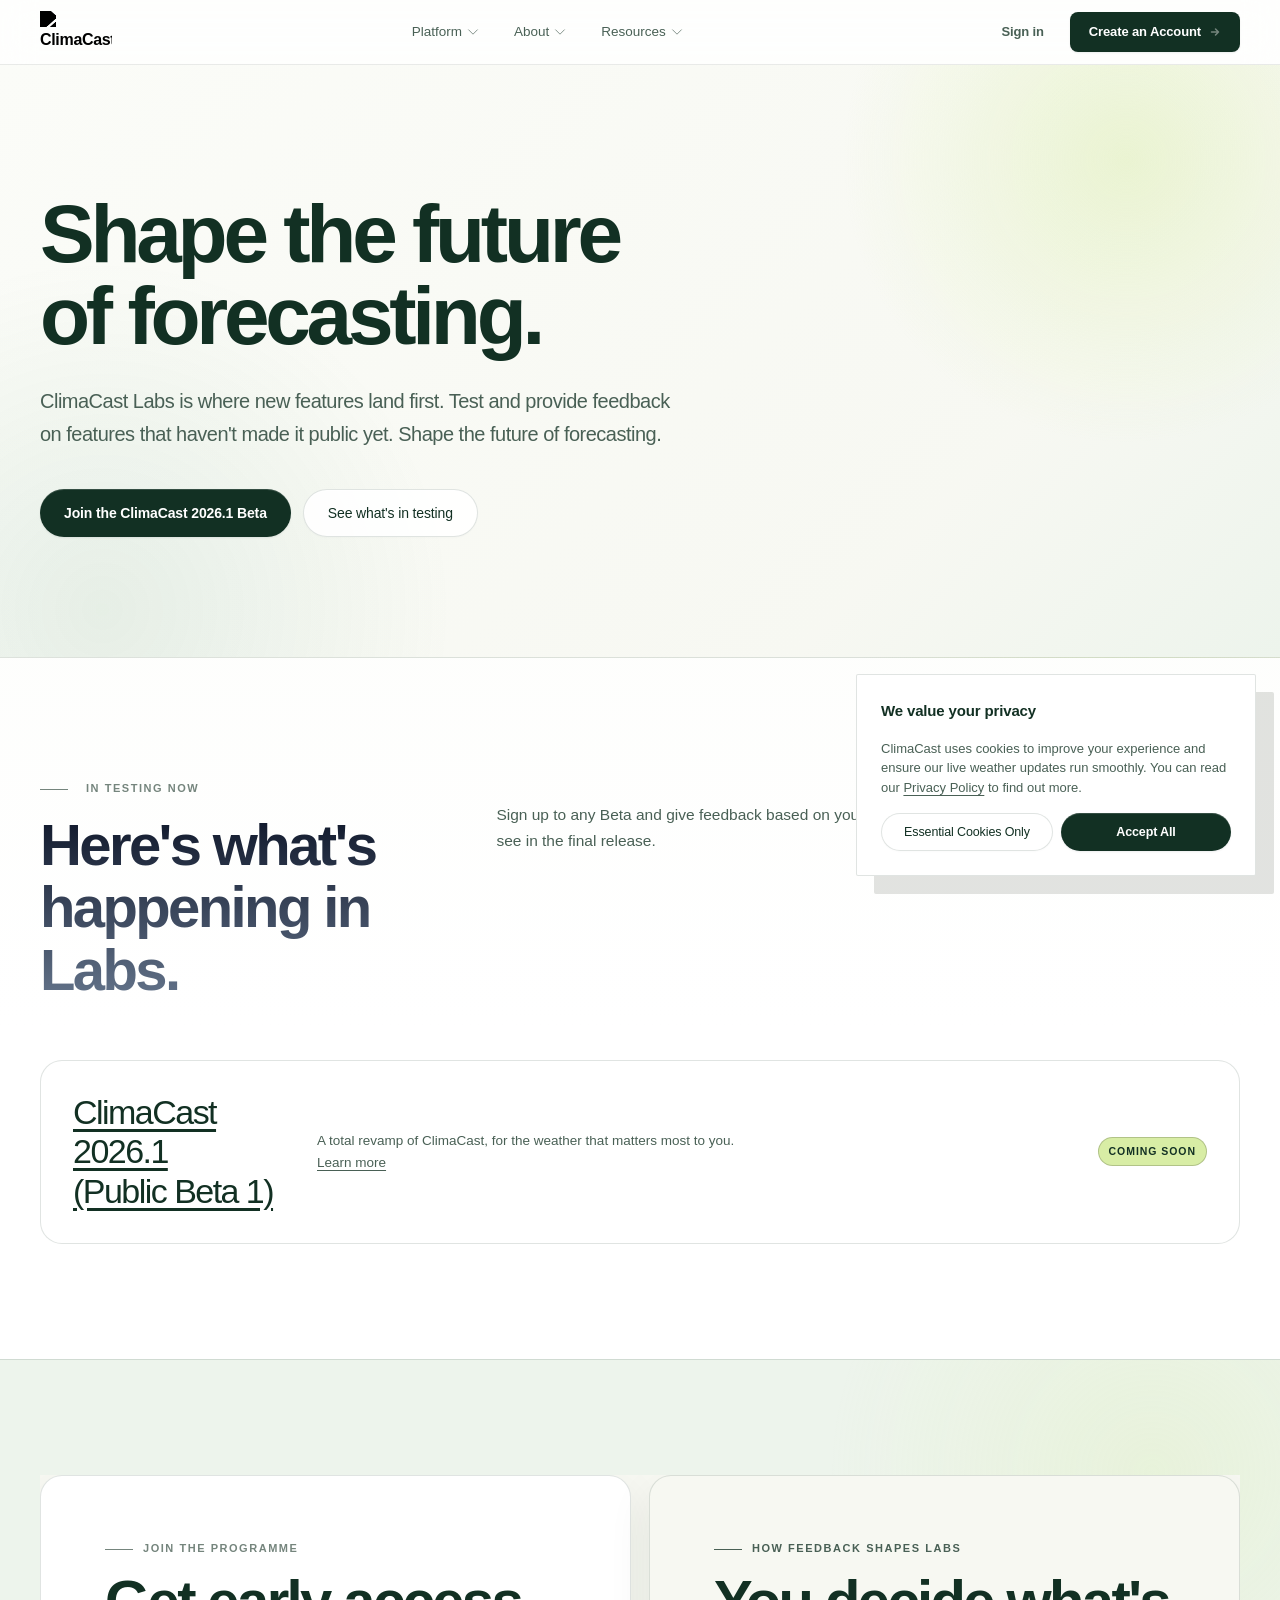
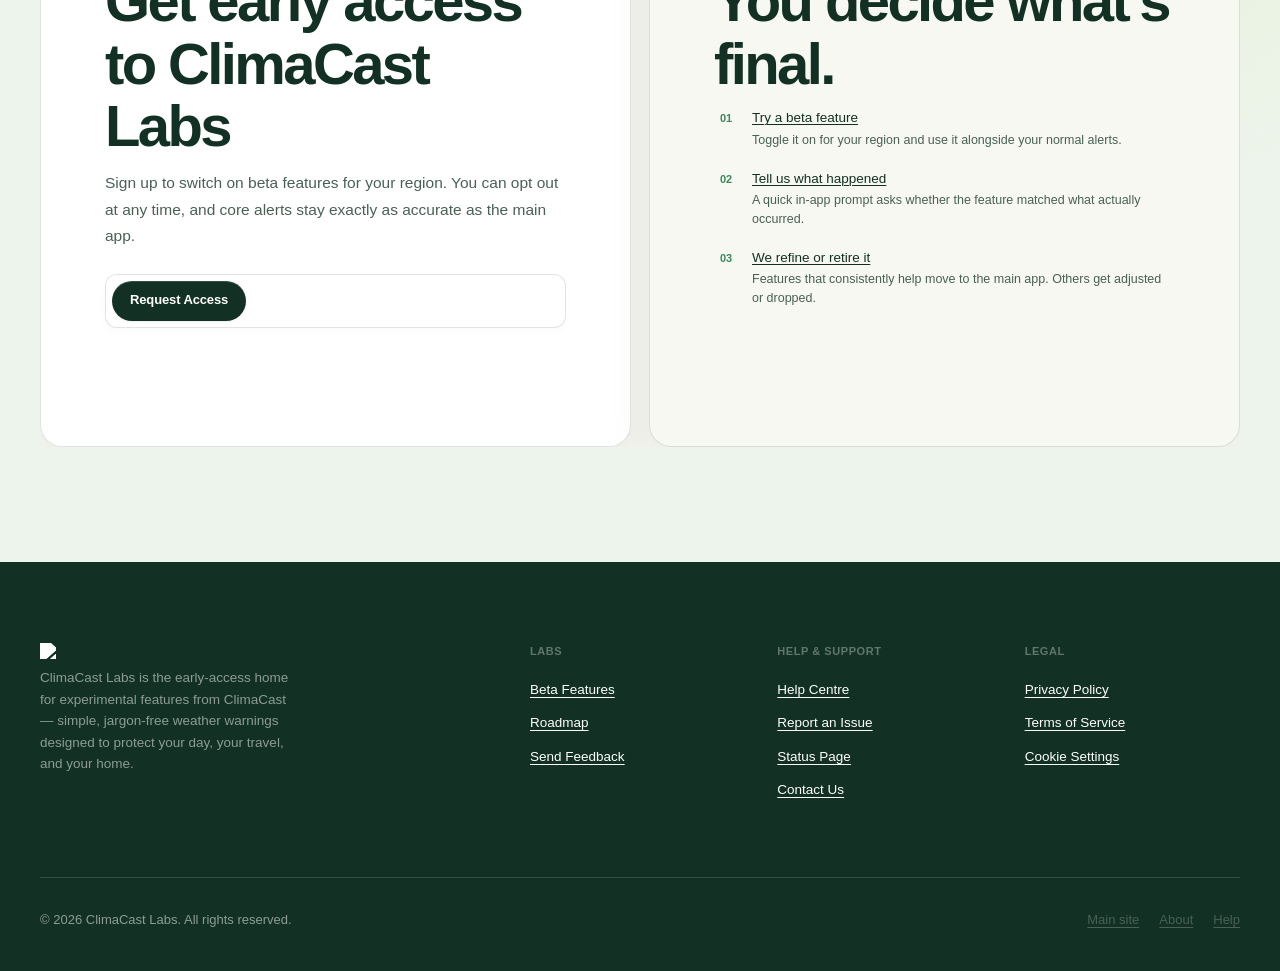
==== commit c3471a0f: "[26100-DEVELOPMENT] several changes; summary in commit details" ====
--- a/labs.climacast.uk/index.html
+++ b/labs.climacast.uk/index.html
@@ -7,19 +7,12 @@
   <meta name="description"
     content="ClimaCast Labs — early-access beta features from ClimaCast. Try tomorrow's severe weather intelligence today.">
   <title>ClimaCast Labs — Beta Features</title>
-  <link rel="preconnect" href="https://api.climacast.uk" crossorigin>
-  <link rel="preconnect" href="https://fonts.googleapis.com">
-  <link rel="preconnect" href="https://fonts.gstatic.com" crossorigin>
-  <link href="https://fonts.googleapis.com/css2?family=Inter:wght@400;500;600;700;800&display=swap" rel="stylesheet">
+  <link rel="preconnect" href="http://api.climacast.uk" crossorigin>
+
+  <link rel="preconnect" href="https://rsms.me">
+  <link rel="stylesheet" href="https://rsms.me/inter/inter.css">
 
   <style>
-    @font-face {
-      font-family: 'ClimaCast Sans';
-      src: url('https://api.climacast.uk/fonts/climacast-sans/ClimaCastSans.woff2') format('woff2');
-      font-weight: 300 900;
-      font-style: normal;
-      font-display: swap;
-    }
 /* ── SYSTEM RESET & VARIABLES ── */
     *,
     *::before,
@@ -30,6 +23,11 @@
     }
 
     :root {
+      --heading: 'Inter', sans-serif;
+      --sans: 'Inter', sans-serif;
+      --mono: 'Inter', sans-serif;
+      --interactive: 'Inter', sans-serif;
+      --font-features: "calt" 1, "frac" 1, "cv01" 1, "cv02" 1, "cv03" 1, "cv04" 1, "cv10" 1, "cv05" 1, "ss03" 1;
       /* Premium Slate-Neutral Light Palette */
       --bg: #ffffff;
       --bg-surface: #f8fafc;
@@ -71,10 +69,6 @@
       --labs-border: rgba(109, 40, 217, 0.22);
 
       /* Typography */
-      --heading: 'ClimaCast Sans', sans-serif;
-      --sans: 'ClimaCast Sans', sans-serif;
-      --mono: 'ClimaCast Sans', sans-serif;
-      --interactive: 'Inter', sans-serif;
 
       --radius-sm: 8px;
       --radius-md: 12px;
@@ -84,6 +78,12 @@
       --transition: all 0.3s cubic-bezier(0.16, 1, 0.3, 1);
       --transition-bounce: all 0.5s cubic-bezier(0.34, 1.56, 0.64, 1);
     }
+
+html,
+body {
+  font-family: var(--sans);
+  font-feature-settings: var(--font-features);
+}
 
     html {
       scroll-behavior: smooth;
@@ -117,6 +117,7 @@
     button,
     input {
       font: inherit;
+      font-feature-settings: var(--font-features);
       background: none;
       border: none;
     }
@@ -1334,6 +1335,7 @@
 
     .header button {
       font: inherit;
+      font-feature-settings: var(--font-features);
       background: none;
       border: 0;
     }
@@ -1619,7 +1621,7 @@
     <div class="container">
       <nav class="nav" id="global-navigation" aria-label="Global platform navigation">
         <a class="brand" href="https://climacast.uk" aria-label="ClimaCast Homepage">
-          <img style="width: 72px;" src="https://climacast.uk/assets/icon.png" alt="ClimaCast">
+          <img style="width: 72px;" src="https://api.climacast.uk/logo/climacast-icon.svg" alt="ClimaCast">
         </a>
 
         <div class="nav-menu" id="nav-menu-links">
@@ -1826,7 +1828,7 @@
     <div class="container">
       <div class="footer-main-grid">
         <div>
-          <img style="width: 128px;" src="https://climacast.uk/assets/icon.png">
+          <img style="width: 128px;" src="https://api.climacast.uk/logo/climacast-icon.svg">
           <p class="footer-brand-summary">ClimaCast Labs is the early-access home for experimental features from ClimaCast — simple, jargon-free weather warnings designed to protect your day, your travel, and your home.</p>
         </div>
         <div class="footer-nav-columns">
--- a/labs.climacast.uk/editorial-theme.css
+++ b/labs.climacast.uk/editorial-theme.css
@@ -1,4 +1,11 @@
+@import url('https://rsms.me/inter/inter.css');
+
 :root {
+  --heading: 'Inter', sans-serif;
+  --sans: 'Inter', sans-serif;
+  --mono: 'Inter', sans-serif;
+  --interactive: 'Inter', sans-serif;
+  --font-features: "calt" 1, "frac" 1, "cv01" 1, "cv02" 1, "cv03" 1, "cv04" 1, "cv10" 1, "cv05" 1, "ss03" 1;
   --about-ink: #10271c;
   --about-cloud: #e7f0ea;
   --about-paper: #f4f7f2;
@@ -17,6 +24,12 @@
   --border-glow: rgba(47, 143, 91, 0.28);
 }
 
+html,
+body {
+  font-family: var(--sans);
+  font-feature-settings: var(--font-features);
+}
+
 ::selection {
   color: var(--about-ink);
   background: var(--about-signal);
@@ -91,6 +104,7 @@
   padding: 110px clamp(30px, 5vw, 70px);
   color: rgba(255, 255, 255, 0.5);
   font: 700 10px/1.6 var(--mono);
+  font-feature-settings: var(--font-features);
   letter-spacing: 0.14em;
   background:
     linear-gradient(rgba(255, 255, 255, 0.05) 1px, transparent 1px),
@@ -332,6 +346,7 @@
   padding: 120px 48px;
   color: rgba(255, 255, 255, 0.46);
   font: 700 10px/1.6 var(--mono);
+  font-feature-settings: var(--font-features);
   letter-spacing: 0.14em;
   background:
     linear-gradient(rgba(255, 255, 255, 0.05) 1px, transparent 1px),
